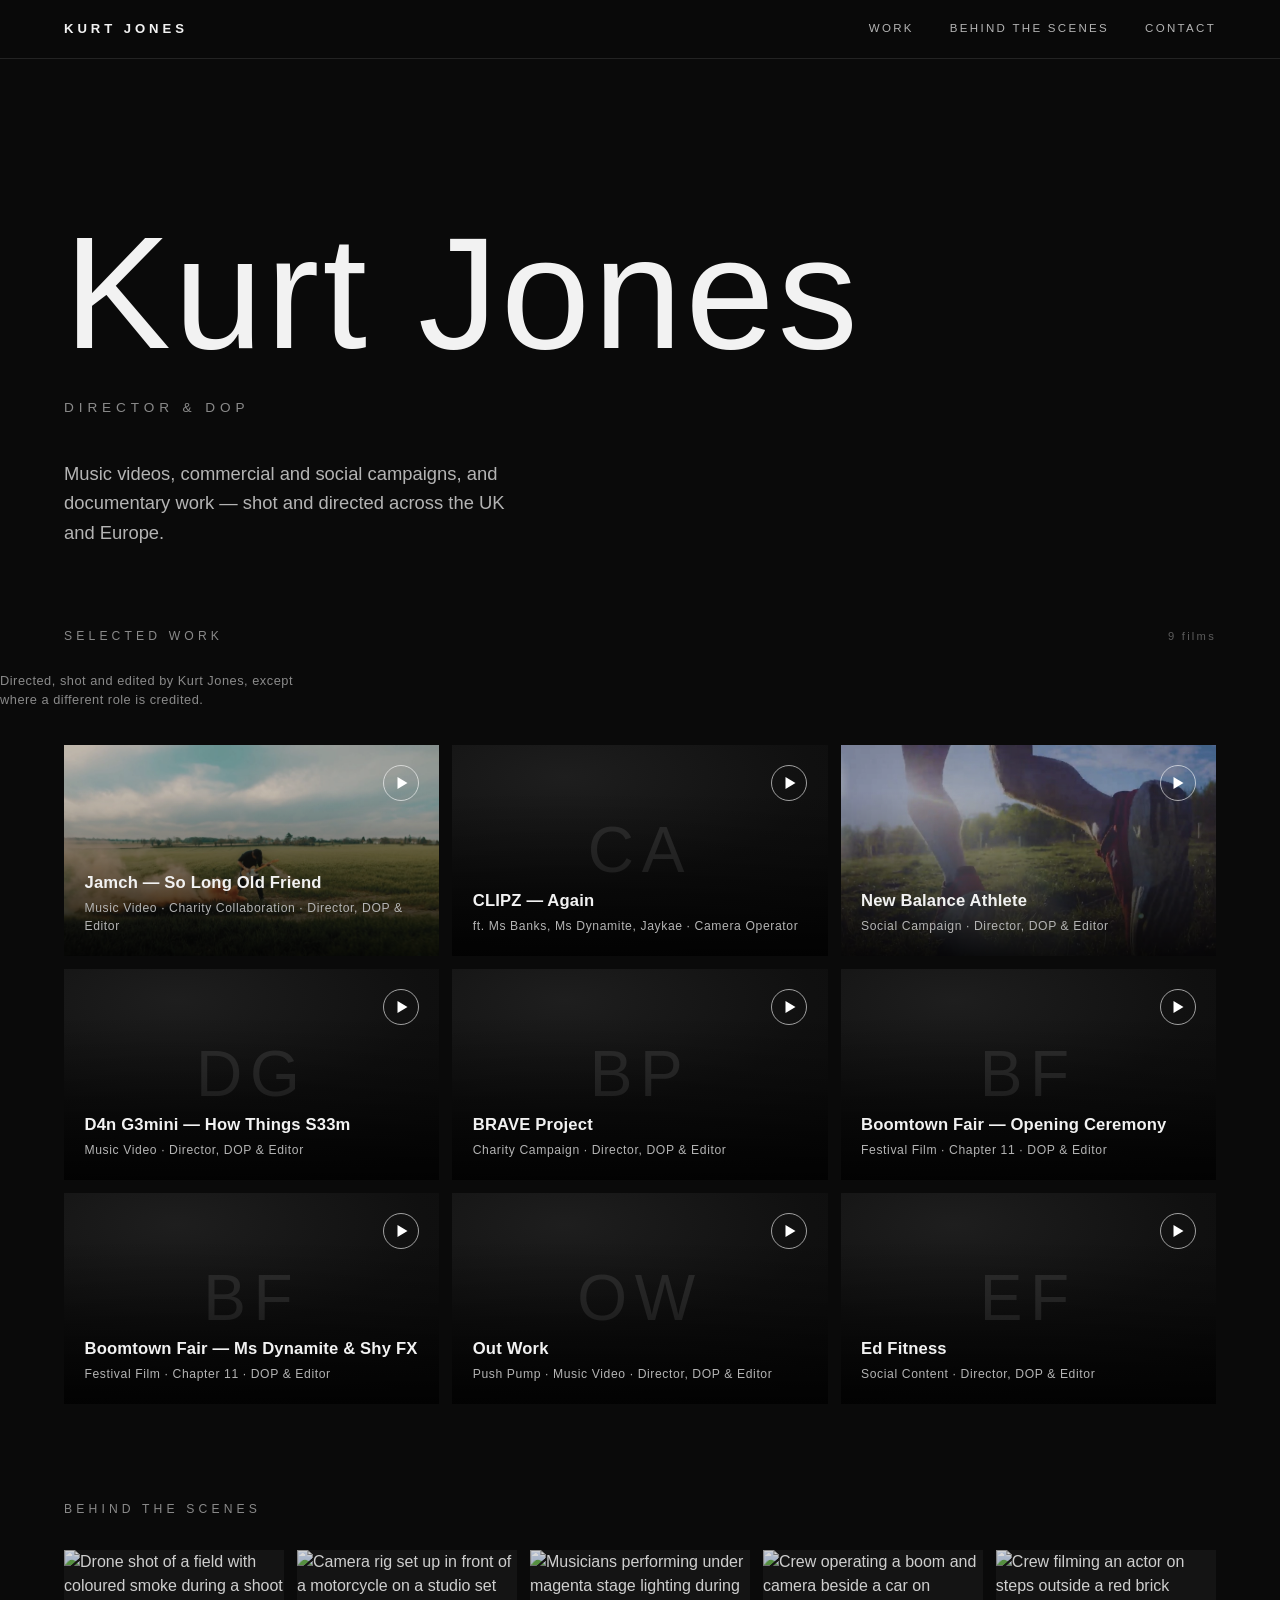
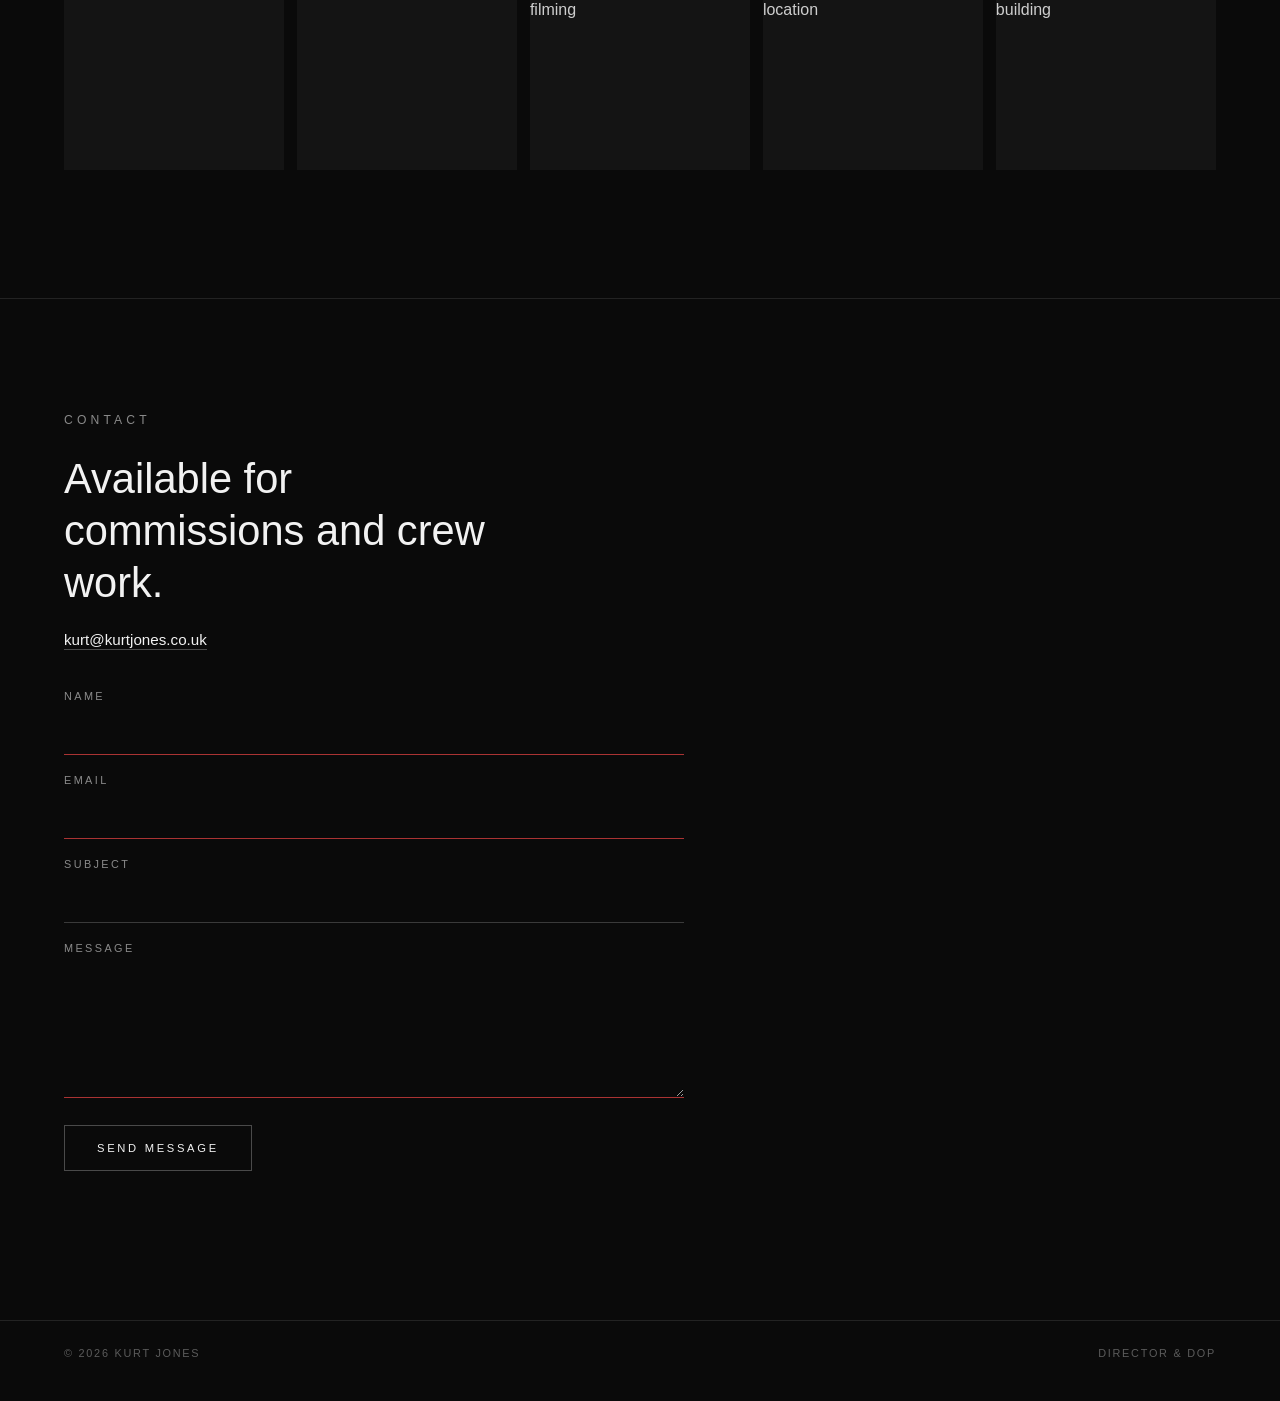
==== public/index.html @ a32370ef "Drop the mail-client handoff; wire the form for Web3Forms (key pending)" ====
<!doctype html>
<html lang="en-GB">
<head>
<meta charset="utf-8">
<meta name="viewport" content="width=device-width,initial-scale=1">
<title>Kurt Jones — Director &amp; DOP</title>
<meta name="description" content="Kurt Jones is a director and director of photography. Music videos, commercial and social campaigns, documentary.">
<link rel="canonical" href="https://kurtjones.co.uk/">
<meta property="og:title" content="Kurt Jones — Director &amp; DOP">
<meta property="og:description" content="Director and director of photography. Music videos, commercial and social campaigns, documentary.">
<meta property="og:type" content="website">
<meta property="og:url" content="https://kurtjones.co.uk/">
<meta name="theme-color" content="#0a0a0a">
<style>
:root{
  --bg:#0a0a0a; --panel:#141414; --fg:#f2f2f2; --muted:#8a8a8a; --dim:#b4b4b4;
  --line:#232323;
  --pad-x:clamp(1.25rem,5vw,4.5rem);
}
*,*::before,*::after{box-sizing:border-box}
html{scroll-behavior:smooth}
body{
  margin:0;background:var(--bg);color:var(--fg);
  font-family:'Helvetica Neue',Helvetica,Arial,sans-serif;
  -webkit-font-smoothing:antialiased;line-height:1.5;
}
a{color:inherit}
img{max-width:100%;display:block}
.sr{position:absolute;width:1px;height:1px;padding:0;margin:-1px;overflow:hidden;
  clip:rect(0 0 0 0);white-space:nowrap;border:0}
.skip{position:absolute;left:-999px;top:0;background:#fff;color:#000;padding:.6rem 1rem;z-index:100}
.skip:focus{left:.5rem;top:.5rem}

/* ---------- header ---------- */
.site-head{
  position:sticky;top:0;z-index:50;
  display:flex;align-items:center;justify-content:space-between;gap:1rem;
  padding:1rem var(--pad-x);
  background:rgba(10,10,10,.82);backdrop-filter:blur(10px);
  border-bottom:1px solid var(--line);
}
.wordmark{font-size:.82rem;letter-spacing:.3em;text-transform:uppercase;font-weight:600;text-decoration:none}
.site-nav{display:flex;gap:clamp(1rem,3vw,2.25rem)}
.site-nav a{
  font-size:.72rem;letter-spacing:.2em;text-transform:uppercase;color:var(--dim);
  text-decoration:none;padding:.25rem 0;border-bottom:1px solid transparent;transition:color .25s,border-color .25s;
}
.site-nav a:hover,.site-nav a:focus-visible{color:#fff;border-color:#fff}

/* ---------- hero ---------- */
.hero{padding:clamp(4rem,14vw,10rem) var(--pad-x) clamp(2.5rem,7vw,5rem)}
.hero h1{
  margin:0;font-weight:300;line-height:.92;letter-spacing:.02em;
  font-size:clamp(3rem,13vw,10rem);
}
.hero .role{
  margin:clamp(1.25rem,3vw,2rem) 0 0;
  font-size:clamp(.72rem,1.1vw,.85rem);letter-spacing:.36em;text-transform:uppercase;color:var(--muted);
}
.hero .blurb{
  margin:clamp(1.5rem,4vw,2.5rem) 0 0;max-width:46ch;
  font-size:clamp(.95rem,1.5vw,1.15rem);color:var(--dim);line-height:1.6;
}

/* ---------- sections ---------- */
section{scroll-margin-top:5rem}
.sec-head{
  display:flex;align-items:baseline;justify-content:space-between;gap:1rem;
  padding:0 var(--pad-x) clamp(1.25rem,3vw,2rem);
}
.sec-head h2{
  margin:0;font-size:clamp(.7rem,.95vw,.78rem);letter-spacing:.34em;
  text-transform:uppercase;color:var(--muted);font-weight:500;
}
.sec-head .count{font-size:.7rem;letter-spacing:.2em;color:#5c5c5c}

/* ---------- work grid ---------- */
.grid{
  display:grid;padding:0 var(--pad-x);
  grid-template-columns:repeat(auto-fill,minmax(min(100%,330px),1fr));
  gap:clamp(.4rem,1vw,.9rem);
}
.tile{
  position:relative;display:block;width:100%;padding:0;border:0;margin:0;
  aspect-ratio:16/9;overflow:hidden;background:var(--panel);
  cursor:pointer;color:inherit;font:inherit;text-align:left;
}
.tile[disabled]{cursor:default}
.tile img{
  position:absolute;inset:0;width:100%;height:100%;object-fit:cover;
  filter:saturate(.85) brightness(.8);
  transition:transform .8s cubic-bezier(.2,.7,.2,1),filter .5s ease;
}
.tile:hover img,.tile:focus-visible img{transform:scale(1.05);filter:saturate(1) brightness(1)}
.scrim{
  position:absolute;inset:0;opacity:.9;transition:opacity .45s ease;
  background:linear-gradient(to top,rgba(0,0,0,.9) 0%,rgba(0,0,0,.28) 48%,rgba(0,0,0,0) 78%);
}
.tile:hover .scrim,.tile:focus-visible .scrim{opacity:1}
.cap{position:absolute;left:0;right:0;bottom:0;padding:clamp(.9rem,1.6vw,1.35rem)}
.cap h3{margin:0;font-size:clamp(.95rem,1.3vw,1.1rem);font-weight:600;letter-spacing:.01em;line-height:1.25}
.cap p{margin:.3rem 0 0;font-size:clamp(.7rem,.95vw,.79rem);letter-spacing:.05em;color:var(--dim)}
.play{
  position:absolute;top:clamp(.9rem,1.6vw,1.35rem);right:clamp(.9rem,1.6vw,1.35rem);
  width:36px;height:36px;border-radius:50%;border:1px solid rgba(255,255,255,.6);
  display:grid;place-items:center;transition:background .35s,border-color .35s;
}
.tile:hover .play,.tile:focus-visible .play{background:#fff;border-color:#fff}
.play svg{width:11px;height:12px;fill:#fff;margin-left:2px;transition:fill .35s}
.tile:hover .play svg,.tile:focus-visible .play svg{fill:#0a0a0a}
.noposter{
  position:absolute;inset:0;display:grid;place-items:center;
  background:
    radial-gradient(120% 90% at 30% 15%, #1e1e1e 0%, #101010 55%, #0b0b0b 100%);
  font-size:clamp(2.5rem,6vw,4rem);font-weight:300;letter-spacing:.12em;
  color:#2f2f2f;
}
.soon{
  position:absolute;top:clamp(.9rem,1.6vw,1.35rem);left:clamp(.9rem,1.6vw,1.35rem);
  font-size:.6rem;letter-spacing:.22em;text-transform:uppercase;
  color:#0a0a0a;background:#f2f2f2;padding:.3rem .5rem;
}
.tile:focus{outline:none}
.tile:focus-visible{outline:2px solid #fff;outline-offset:3px}

/* ---------- behind the scenes ---------- */
.bts{
  display:grid;padding:0 var(--pad-x);
  grid-template-columns:repeat(auto-fit,minmax(min(100%,180px),1fr));
  gap:clamp(.4rem,1vw,.9rem);
}
.bts figure{margin:0;aspect-ratio:1;overflow:hidden;background:var(--panel)}
.bts img{width:100%;height:100%;object-fit:cover;filter:saturate(.8) brightness(.85);
  transition:transform .8s cubic-bezier(.2,.7,.2,1),filter .5s}
.bts figure:hover img{transform:scale(1.06);filter:saturate(1) brightness(1)}

.sec-note{
  margin:-.4rem 0 clamp(1.4rem,3vw,2.2rem);
  font-size:clamp(.72rem,1vw,.8rem);letter-spacing:.04em;line-height:1.5;
  color:var(--muted);max-width:46ch
}

/* ---------- contact ---------- */
.contact{padding:clamp(3rem,9vw,7rem) var(--pad-x) clamp(4rem,10vw,7rem);border-top:1px solid var(--line);margin-top:clamp(4rem,10vw,8rem)}
.contact h2{margin:0 0 1.5rem;font-size:clamp(.7rem,.95vw,.78rem);letter-spacing:.34em;text-transform:uppercase;color:var(--muted);font-weight:500}
.contact .lead{margin:0 0 1.25rem;font-size:clamp(1.4rem,4vw,2.6rem);font-weight:300;line-height:1.25;max-width:20ch}
.contact .direct{
  margin:0 0 2.25rem;font-size:clamp(.85rem,1.2vw,.95rem);color:var(--dim)
}
.contact .direct a{
  color:var(--fg);text-decoration:none;
  border-bottom:1px solid #4a4a4a;padding-bottom:1px;transition:border-color .3s
}
.contact .direct a:hover,.contact .direct a:focus-visible{border-color:#fff}
.cform{max-width:620px;display:grid;gap:1.1rem}
.cform .row{display:grid;gap:.45rem}
.cform label{font-size:.68rem;letter-spacing:.22em;text-transform:uppercase;color:var(--muted)}
.cform input,.cform textarea{
  font:inherit;font-size:.95rem;color:var(--fg);
  background:transparent;border:0;border-bottom:1px solid #3a3a3a;
  padding:.6rem 0;border-radius:0;transition:border-color .3s;resize:vertical
}
.cform input:focus,.cform textarea:focus{outline:none;border-color:#fff}
.cform input:invalid:not(:placeholder-shown),
.cform textarea:invalid:not(:placeholder-shown){border-color:#a33}
.hp{position:absolute;left:-9999px;width:1px;height:1px;overflow:hidden}
.send{
  justify-self:start;margin-top:.6rem;font:inherit;
  font-size:.7rem;letter-spacing:.24em;text-transform:uppercase;
  background:transparent;color:var(--fg);border:1px solid #4a4a4a;
  padding:.85rem 2rem;cursor:pointer;transition:background .3s,color .3s,border-color .3s
}
.send:hover,.send:focus-visible{background:#f2f2f2;color:#0a0a0a;border-color:#f2f2f2}
.send[disabled]{opacity:.5;cursor:default}
.form-status{margin:.25rem 0 0;font-size:.8rem;color:var(--dim);min-height:1.2em}

.site-foot{
  display:flex;flex-wrap:wrap;gap:.75rem 1.5rem;justify-content:space-between;
  padding:1.5rem var(--pad-x) 2.5rem;border-top:1px solid var(--line);
  font-size:.68rem;letter-spacing:.16em;text-transform:uppercase;color:#5c5c5c;
}

/* ---------- lightbox ---------- */
/* Width is capped three ways: the viewport, a sane maximum, and — the one that
   matters — whatever width keeps the 16:9 box inside the viewport HEIGHT. Without
   that last term a wide player runs off the top and bottom of the screen. */
dialog.lb{
  border:0;padding:0;background:transparent;
  width:min(94vw, 2560px, calc(88vh * 16 / 9));
  max-width:none;max-height:none
}
dialog.lb::backdrop{background:rgba(0,0,0,.95)}
.frame{position:relative;width:100%;aspect-ratio:16/9;background:#000}
.frame iframe{position:absolute;inset:0;width:100%;height:100%;border:0}

/* Close sits INSIDE the frame, over the video. It cannot be pushed off-screen,
   and it stays reachable however large the player gets. */
.lb-close{
  position:absolute;z-index:2;top:.75rem;right:.75rem;
  display:flex;align-items:center;justify-content:center;
  width:2.25rem;height:2.25rem;padding:0;
  background:rgba(0,0,0,.55);border:1px solid rgba(255,255,255,.35);border-radius:50%;
  color:#fff;font:inherit;font-size:1.1rem;line-height:1;cursor:pointer;
  backdrop-filter:blur(4px);
  transition:background .25s ease,border-color .25s ease,color .25s ease
}
.lb-close:hover,.lb-close:focus-visible{background:#fff;border-color:#fff;color:#0a0a0a}
.lb-close:focus-visible{outline:2px solid #fff;outline-offset:3px}

/* Quiet hint, so the way out is discoverable without hunting for it. */
.lb-hint{
  position:absolute;left:0;right:0;bottom:-1.9rem;text-align:center;
  font-size:.6rem;letter-spacing:.2em;text-transform:uppercase;color:#7a7a7a;
  pointer-events:none
}

@media (prefers-reduced-motion:reduce){
  html{scroll-behavior:auto}
  .tile img,.scrim,.play,.play svg,.bts img{transition:none}
  .tile:hover img,.tile:focus-visible img,.bts figure:hover img{transform:none}
}
</style>
</head>
<body>
<a class="skip" href="#work">Skip to work</a>

<header class="site-head">
  <a class="wordmark" href="#top">Kurt Jones</a>
  <nav class="site-nav" aria-label="Primary">
    <a href="#work">Work</a>
    <a href="#bts">Behind the Scenes</a>
    <a href="#contact">Contact</a>
  </nav>
</header>

<main id="top">
  <section class="hero">
    <h1>Kurt Jones</h1>
    <p class="role">Director &amp; DOP</p>
    <p class="blurb">Music videos, commercial and social campaigns, and documentary work — shot and directed across the UK and Europe.</p>
  </section>

  <section id="work" aria-labelledby="work-h">
    <div class="sec-head">
      <h2 id="work-h">Selected Work</h2>
      <span class="count" id="work-count"></span>
    </div>
    <p class="sec-note">Directed, shot and edited by Kurt Jones, except where a
      different role is credited.</p>
    <div class="grid" id="grid"></div>
  </section>

  <section id="bts" aria-labelledby="bts-h">
    <div class="sec-head" style="margin-top:clamp(3rem,8vw,6rem)">
      <h2 id="bts-h">Behind the Scenes</h2>
    </div>
    <div class="bts">
      <figure><img src="https://static.wixstatic.com/media/89cd17_9859c554cd604f6990c0f8adc4e40221~mv2.jpg/v1/fill/w_700,h_700,q_90,enc_auto/x.jpg" alt="Drone shot of a field with coloured smoke during a shoot" loading="lazy" decoding="async"></figure>
      <figure><img src="https://static.wixstatic.com/media/89cd17_95233b1d072542c98c963ab1dc470c62~mv2.jpg/v1/fill/w_700,h_700,q_90,enc_auto/x.jpg" alt="Camera rig set up in front of a motorcycle on a studio set" loading="lazy" decoding="async"></figure>
      <figure><img src="https://static.wixstatic.com/media/89cd17_051ddc82171e4409b5f34688f5b0ae3c~mv2.jpg/v1/fill/w_700,h_700,q_90,enc_auto/x.jpg" alt="Musicians performing under magenta stage lighting during filming" loading="lazy" decoding="async"></figure>
      <figure><img src="https://static.wixstatic.com/media/89cd17_907b32563f8244d1a063c11cdca468f2~mv2.jpg/v1/fill/w_700,h_700,q_90,enc_auto/x.jpg" alt="Crew operating a boom and camera beside a car on location" loading="lazy" decoding="async"></figure>
      <figure><img src="https://static.wixstatic.com/media/89cd17_d8d7f41553ae4d4792b5111e04ff412b~mv2.jpg/v1/fill/w_700,h_700,q_90,enc_auto/x.jpg" alt="Crew filming an actor on steps outside a red brick building" loading="lazy" decoding="async"></figure>
    </div>
  </section>

  <section id="contact" class="contact" aria-labelledby="contact-h">
    <h2 id="contact-h">Contact</h2>
    <p class="lead">Available for commissions and crew work.</p>
    <p class="direct">
      <a href="mailto:kurt@kurtjones.co.uk">kurt@kurtjones.co.uk</a>
    </p>

    <form id="contactForm" class="cform" method="POST" novalidate>
      <div class="row">
        <label for="cf-name">Name</label>
        <input id="cf-name" name="name" type="text" autocomplete="name" required>
      </div>
      <div class="row">
        <label for="cf-email">Email</label>
        <input id="cf-email" name="email" type="email" autocomplete="email" required>
      </div>
      <div class="row">
        <label for="cf-subject">Subject</label>
        <input id="cf-subject" name="subject" type="text">
      </div>
      <div class="row">
        <label for="cf-msg">Message</label>
        <textarea id="cf-msg" name="message" rows="5" required></textarea>
      </div>
      <!-- honeypot: hidden from people, filled by naive bots -->
      <div class="hp" aria-hidden="true">
        <label for="cf-company">Company</label>
        <input id="cf-company" name="botcheck" type="text" tabindex="-1" autocomplete="off">
      </div>
      <button type="submit" class="send">Send message</button>
      <p class="form-status" id="formStatus" role="status" aria-live="polite"></p>
    </form>
  </section>
</main>

<footer class="site-foot">
  <span>&copy; <span id="yr"></span> Kurt Jones</span>
  <span>Director &amp; DOP</span>
</footer>

<dialog class="lb" id="lb" aria-label="Video player">
  <div class="frame" id="frame">
    <button class="lb-close" type="button" id="lbClose" aria-label="Close video">&times;</button>
    <p class="lb-hint">Press Esc or click outside to close</p>
  </div>
</dialog>

<script>
/* ============================================================
   THE WORK — the only thing you need to edit.
   youtube : the ID after youtu.be/ or watch?v=  ('' = Coming soon)
   poster  : image URL, or omit to use the YouTube thumbnail
   ============================================================ */
const WORK = [
  { title:'Jamch — So Long Old Friend',
    meta:'Music Video · Charity Collaboration · Director, DOP & Editor',
    youtube:'MzqBzH9XymY',
    poster:'poster-jamch.jpg' },   // YouTube generated no artwork for this upload

  { title:'CLIPZ — Again',
    meta:'ft. Ms Banks, Ms Dynamite, Jaykae · Camera Operator',
    youtube:'cR2NJEqdUb8',
    poster:'https://static.wixstatic.com/media/89cd17_4c3664839c7948dfb97f5461dd609eaa~mv2.jpg/v1/fill/w_1000,h_563,al_c,q_90,enc_auto/x.jpg' },

  { title:'New Balance Athlete',
    meta:'Social Campaign · Director, DOP & Editor',
    youtube:'pxusq6xePKI',
    loop:true,                      // edit is a seamless cycle — let it run round
    poster:'poster-newbalance.jpg' },

  { title:'D4n G3mini — How Things S33m',
    meta:'Music Video · Director, DOP & Editor',
    youtube:'92Ztc1ABZcg',
    poster:'https://static.wixstatic.com/media/89cd17_bd09df83612a4feaaef89cebd778a7d8~mv2.png/v1/fill/w_1000,h_563,al_c,q_90,enc_auto/x.png' },

  { title:'BRAVE Project',
    meta:'Charity Campaign · Director, DOP & Editor',
    youtube:'tdh5Zi7r3Qs',
    poster:'https://static.wixstatic.com/media/89cd17_36308937aa79439086a4bff386391b9f~mv2.jpg/v1/fill/w_1000,h_563,al_c,q_90,enc_auto/x.jpg' },

  { title:'Boomtown Fair — Opening Ceremony',
    meta:'Festival Film · Chapter 11 · DOP & Editor',
    youtube:'FYrBRm-G3i0' },

  { title:'Boomtown Fair — Ms Dynamite & Shy FX',
    meta:'Festival Film · Chapter 11 · DOP & Editor',
    youtube:'exiDU2i7hkg' },

  { title:'Out Work',
    meta:'Push Pump · Music Video · Director, DOP & Editor',
    youtube:'c80UAc6-1w4',
    poster:'https://static.wixstatic.com/media/89cd17_785acc2a157f47459149dfd6ee4ffb96~mv2.png/v1/fill/w_1000,h_563,al_c,q_90,enc_auto/x.png' },

  { title:'Ed Fitness',
    meta:'Social Content · Director, DOP & Editor',
    youtube:'5tv3cnLpFew',
    poster:'https://static.wixstatic.com/media/89cd17_bad79018d8c146298f707b466e0b0071~mv2.png/v1/fill/w_1000,h_563,al_c,q_90,enc_auto/x.png' }
];

const PLAY = '<svg viewBox="0 0 10 12" aria-hidden="true"><path d="M0 0l10 6-10 6z"/></svg>';

// Initials for tiles with no artwork yet — better than borrowing another film's still.
function initials(title) {
  return title
    .replace(/[—–-]/g, ' ')
    .split(/\s+/)
    .filter(function (w) { return /^[A-Za-z0-9]/.test(w); })
    .slice(0, 2)
    .map(function (w) { return w[0].toUpperCase(); })
    .join('');
}
const grid = document.getElementById('grid');
const lb = document.getElementById('lb');
const frame = document.getElementById('frame');
let lastFocus = null;

WORK.forEach(function (it) {
  const playable = Boolean(it.youtube);
  const b = document.createElement('button');
  b.className = 'tile';
  b.type = 'button';
  if (!playable) b.disabled = true;
  b.setAttribute('aria-label', playable
    ? 'Play ' + it.title + ' — ' + it.meta
    : it.title + ' — coming soon');

  // Artwork candidates, best first. YouTube only generates maxresdefault for
  // videos uploaded at 720p or above, and hq720 is likewise not guaranteed —
  // hqdefault always exists. Its 4:3 letterboxing is cropped away by
  // object-fit:cover, so it still fills the 16:9 tile cleanly.
  var sources = [];
  if (it.poster) sources.push(it.poster);
  if (it.youtube) {
    sources.push('https://i.ytimg.com/vi/' + it.youtube + '/maxresdefault.jpg');
    sources.push('https://i.ytimg.com/vi/' + it.youtube + '/hq720.jpg');
    sources.push('https://i.ytimg.com/vi/' + it.youtube + '/hqdefault.jpg');
  }

  b.innerHTML =
    (sources.length
      ? '<img src="' + sources[0] + '" alt="' + it.title + '" loading="lazy" decoding="async">'
      : '<span class="noposter" aria-hidden="true">' + initials(it.title) + '</span>') +
    '<span class="scrim"></span>' +
    (playable ? '<span class="play">' + PLAY + '</span>'
              : '<span class="soon">Coming soon</span>') +
    '<span class="cap"><h3>' + it.title + '</h3><p>' + it.meta + '</p></span>';

  // Step down the candidate list on 404, and fall back to a typographic card
  // if none of them resolve — never leave an empty tile.
  var img = b.querySelector('img');
  if (img) {
    var next = 1;
    img.addEventListener('error', function () {
      if (next < sources.length) {
        img.src = sources[next++];
      } else {
        var card = document.createElement('span');
        card.className = 'noposter';
        card.setAttribute('aria-hidden', 'true');
        card.textContent = initials(it.title);
        img.replaceWith(card);
      }
    });
  }

  if (playable) b.addEventListener('click', function () { openVideo(it, b); });
  grid.appendChild(b);
});

document.getElementById('work-count').textContent =
  WORK.filter(function (w) { return w.youtube; }).length + ' films';

function openVideo(it, trigger) {
  lastFocus = trigger || null;
  // YouTube picks its own quality, largely from the size of the player box.
  // We give it the biggest box the screen allows (see dialog.lb in the CSS) and
  // request hd2160; YouTube treats vq as a hint, not an instruction.
  let url = 'https://www.youtube-nocookie.com/embed/' + it.youtube +
    '?autoplay=1&rel=0&modestbranding=1&playsinline=1&vq=hd2160';
  if (it.loop) url += '&loop=1&playlist=' + it.youtube;
  const old = frame.querySelector('iframe');
  if (old) old.remove();
  const iframe = document.createElement('iframe');
  iframe.src = url;
  iframe.title = it.title;
  iframe.allow = 'autoplay; fullscreen; picture-in-picture';
  iframe.allowFullscreen = true;
  frame.insertBefore(iframe, frame.firstChild);
  if (lb.showModal) lb.showModal(); else lb.setAttribute('open', '');
}
document.getElementById('lbClose').addEventListener('click', function () { lb.close(); });
lb.addEventListener('click', function (e) { if (e.target === lb) lb.close(); });
lb.addEventListener('close', function () {
  const iframe = frame.querySelector('iframe');
  if (iframe) iframe.remove();          // stops playback; keeps the close button
  if (lastFocus) lastFocus.focus();
});

document.getElementById('yr').textContent = new Date().getFullYear();

/* ---------- contact form ------------------------------------------------
   Submissions go to Web3Forms, which relays them to the verified address
   below. Paste the access key here and the form starts working — nothing
   else needs changing. Until then, Send points people at the email address
   rather than pretending to have sent anything.

   The key is not a secret: it only permits sending to the address it was
   issued for. Get one at web3forms.com.
   ---------------------------------------------------------------------- */
const ACCESS_KEY = '';
const CONTACT_EMAIL = 'kurt@kurtjones.co.uk';

(function () {
  const form = document.getElementById('contactForm');
  const status = document.getElementById('formStatus');
  if (!form) return;

  const mailLink = '<a href="mailto:' + CONTACT_EMAIL + '">' + CONTACT_EMAIL + '</a>';

  form.addEventListener('submit', async function (e) {
    e.preventDefault();

    // Bots fill hidden fields; people do not. Fail silently so they learn nothing.
    if (form.querySelector('[name="botcheck"]').value) return;

    if (!form.checkValidity()) {
      status.textContent = 'Please fill in your name, email and message.';
      form.reportValidity();
      return;
    }

    if (!ACCESS_KEY) {
      status.innerHTML = 'The form is not live yet — please email ' + mailLink + '.';
      return;
    }

    const btn = form.querySelector('.send');
    btn.disabled = true;
    status.textContent = 'Sending…';

    const payload = {
      access_key: ACCESS_KEY,
      name: form.name.value,
      email: form.email.value,
      subject: form.subject.value || 'Enquiry via kurtjones.co.uk',
      message: form.message.value,
      from_name: 'kurtjones.co.uk',
      replyto: form.email.value
    };

    try {
      const res = await fetch('https://api.web3forms.com/submit', {
        method: 'POST',
        headers: { 'Content-Type': 'application/json', Accept: 'application/json' },
        body: JSON.stringify(payload)
      });
      const out = await res.json().catch(function () { return {}; });
      if (res.ok && out.success) {
        form.reset();
        status.textContent = 'Thanks — message sent. I’ll be in touch.';
      } else {
        status.innerHTML = 'That didn’t go through. Please email ' + mailLink + '.';
      }
    } catch (err) {
      status.innerHTML = 'Network error. Please email ' + mailLink + '.';
    } finally {
      btn.disabled = false;
    }
  });
})();
</script>
</body>
</html>
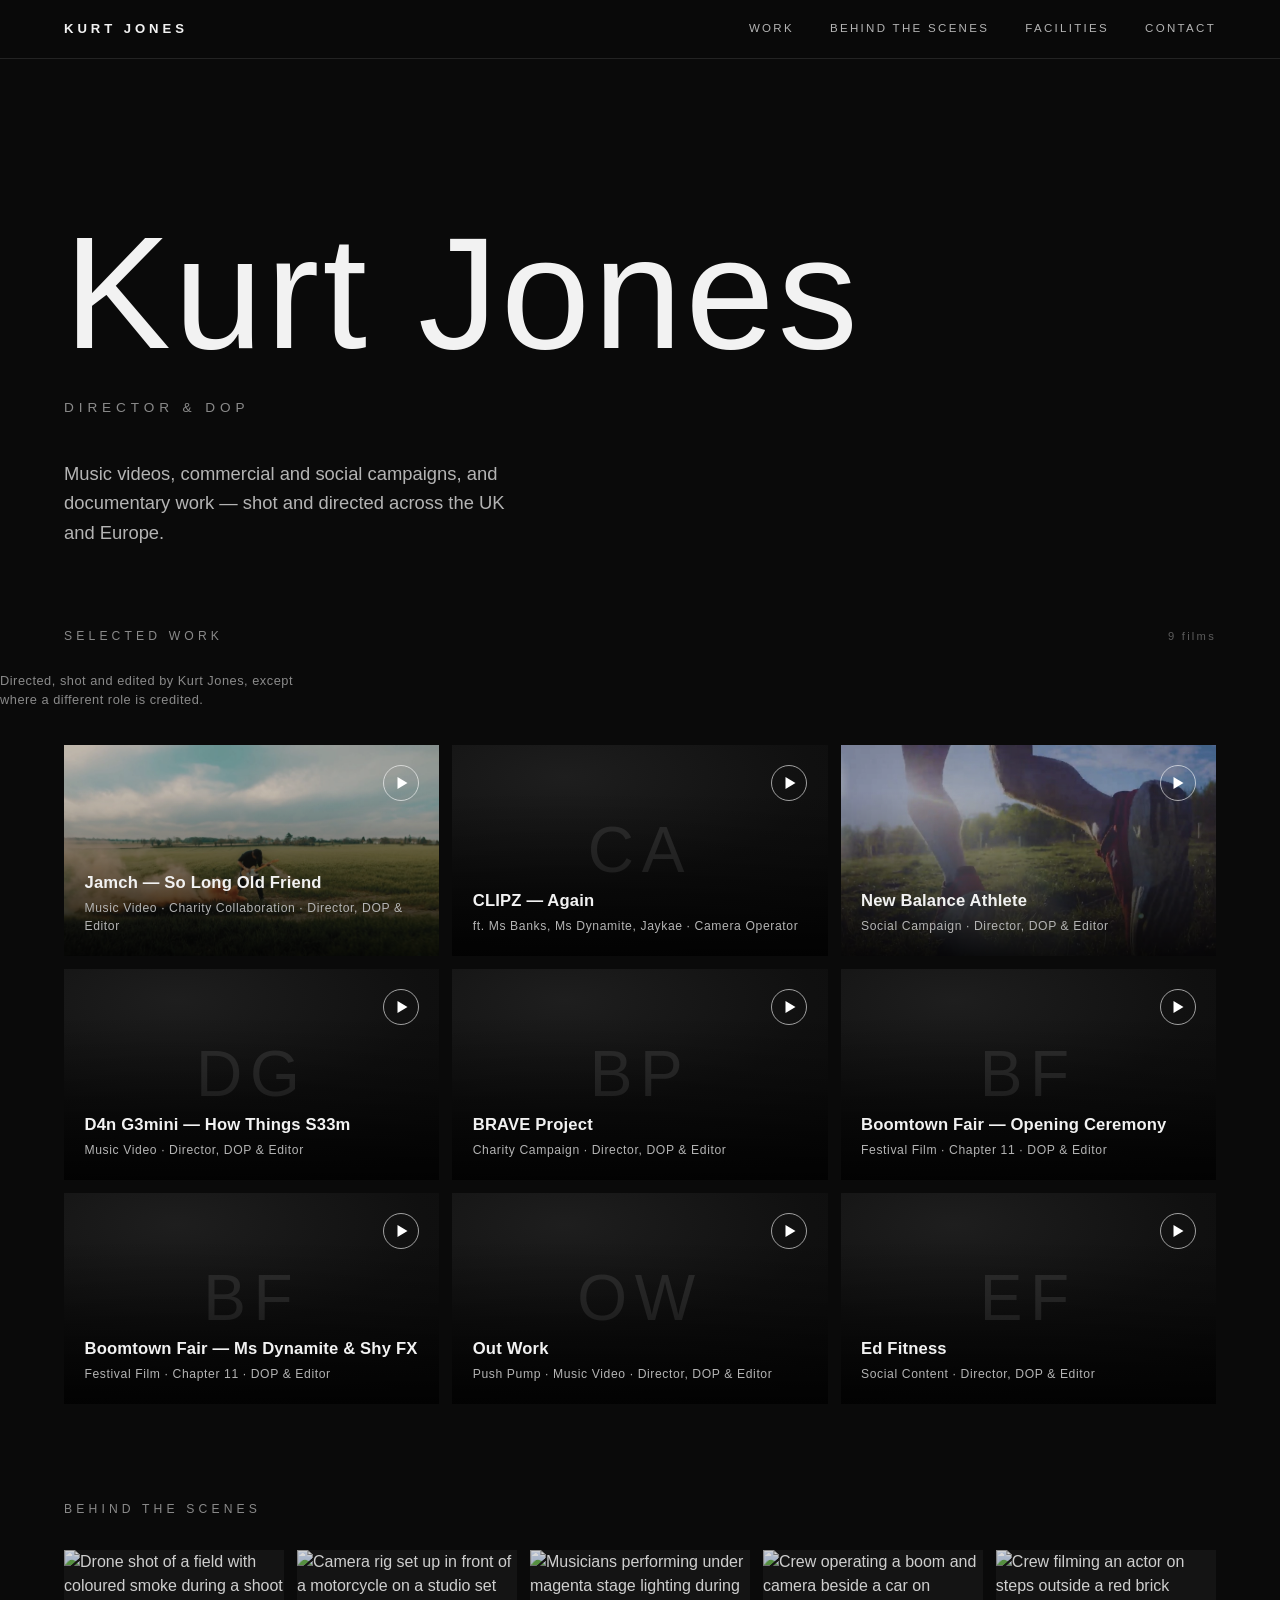
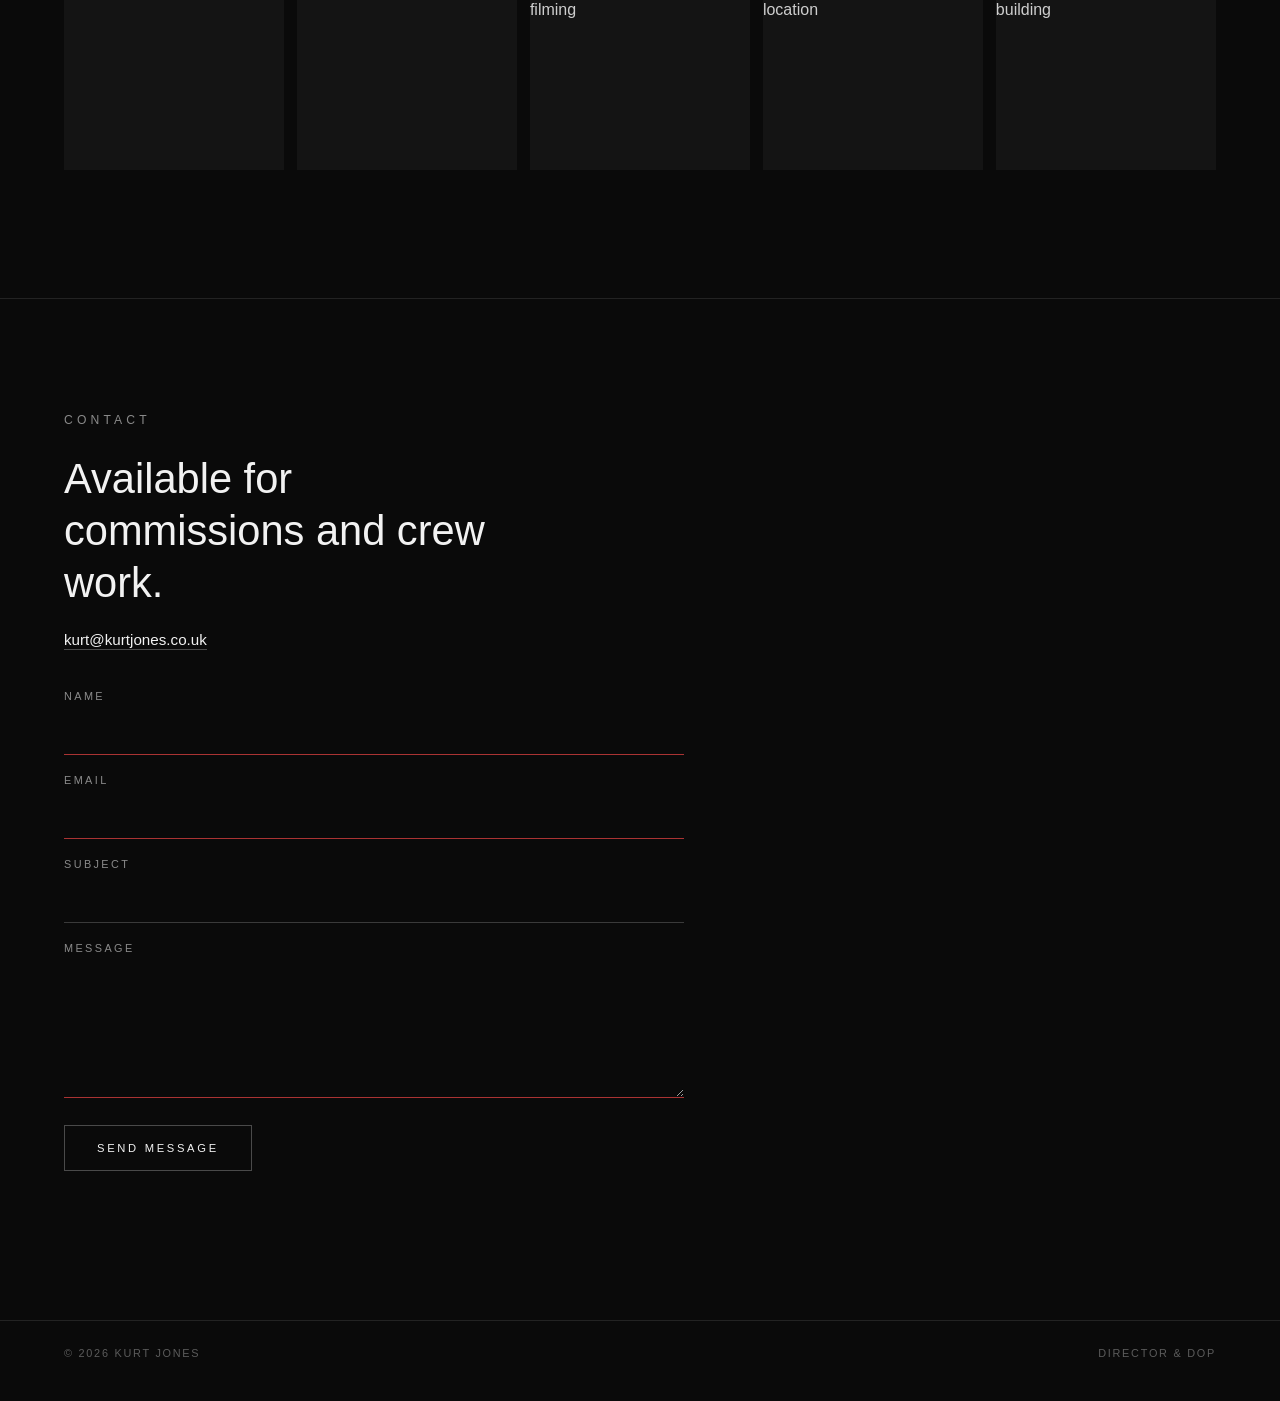
==== commit da9fd97f: "Add facilities page New /facilities page with the facilities, workflow and technical delivery copy, " ====
--- a/public/index.html
+++ b/public/index.html
@@ -34,15 +34,15 @@
 /* ---------- header ---------- */
 .site-head{
   position:sticky;top:0;z-index:50;
-  display:flex;align-items:center;justify-content:space-between;gap:1rem;
+  display:flex;flex-wrap:wrap;align-items:center;justify-content:space-between;gap:.6rem 1rem;
   padding:1rem var(--pad-x);
   background:rgba(10,10,10,.82);backdrop-filter:blur(10px);
   border-bottom:1px solid var(--line);
 }
 .wordmark{font-size:.82rem;letter-spacing:.3em;text-transform:uppercase;font-weight:600;text-decoration:none}
-.site-nav{display:flex;gap:clamp(1rem,3vw,2.25rem)}
+.site-nav{display:flex;flex-wrap:wrap;gap:.4rem clamp(1rem,3vw,2.25rem)}
 .site-nav a{
-  font-size:.72rem;letter-spacing:.2em;text-transform:uppercase;color:var(--dim);
+  font-size:.72rem;letter-spacing:.2em;text-transform:uppercase;color:var(--dim);white-space:nowrap;
   text-decoration:none;padding:.25rem 0;border-bottom:1px solid transparent;transition:color .25s,border-color .25s;
 }
 .site-nav a:hover,.site-nav a:focus-visible{color:#fff;border-color:#fff}
@@ -229,6 +229,7 @@
   <nav class="site-nav" aria-label="Primary">
     <a href="#work">Work</a>
     <a href="#bts">Behind the Scenes</a>
+    <a href="/facilities">Facilities</a>
     <a href="#contact">Contact</a>
   </nav>
 </header>
@@ -465,14 +466,13 @@
 
 /* ---------- contact form ------------------------------------------------
    Submissions go to Web3Forms, which relays them to the verified address
-   below. Paste the access key here and the form starts working — nothing
-   else needs changing. Until then, Send points people at the email address
-   rather than pretending to have sent anything.
-
-   The key is not a secret: it only permits sending to the address it was
-   issued for. Get one at web3forms.com.
+   below. The access key is not a secret — it only permits sending to that
+   one address, which is why it can sit in public HTML.
+
+   If sending ever fails, the form says so and shows the email address
+   rather than pretending the message went through.
    ---------------------------------------------------------------------- */
-const ACCESS_KEY = '';
+const ACCESS_KEY = '37763eec-9502-4a15-a266-de8f452ed15e';
 const CONTACT_EMAIL = 'kurt@kurtjones.co.uk';
 
 (function () {
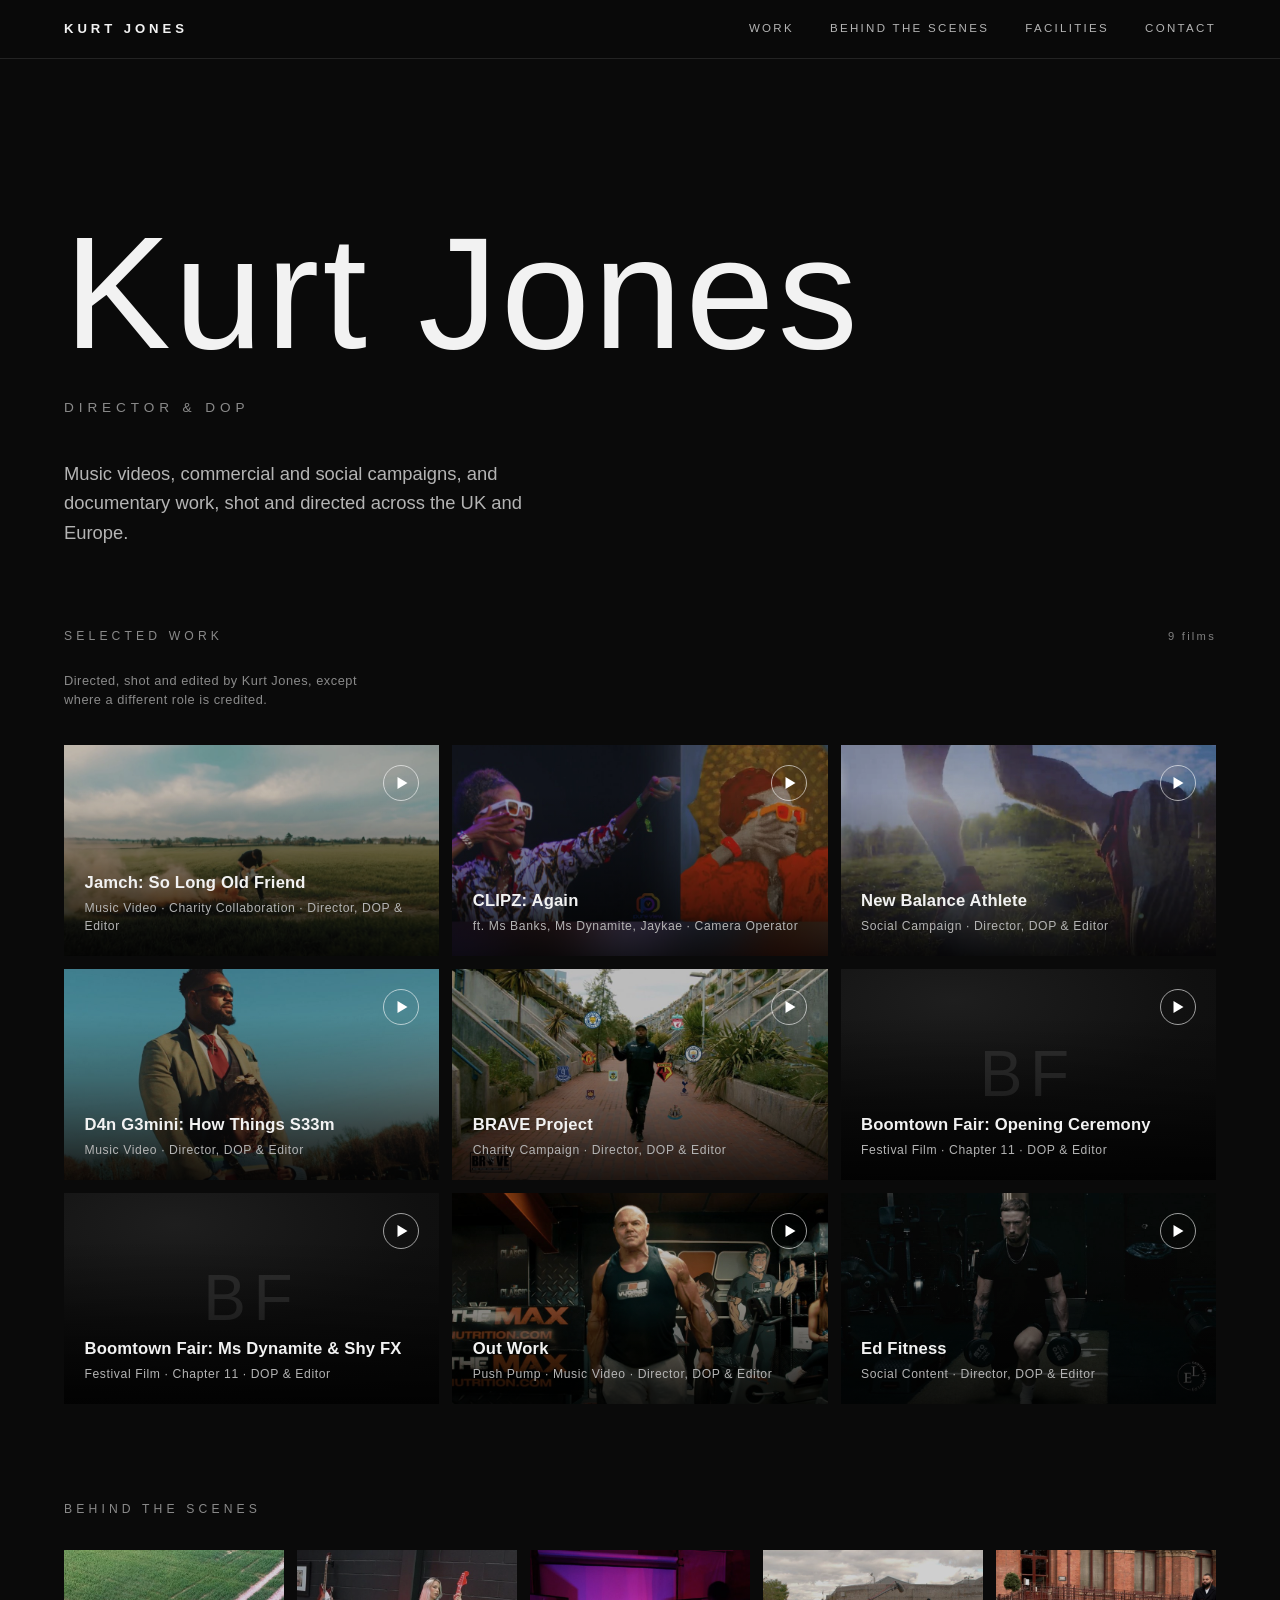
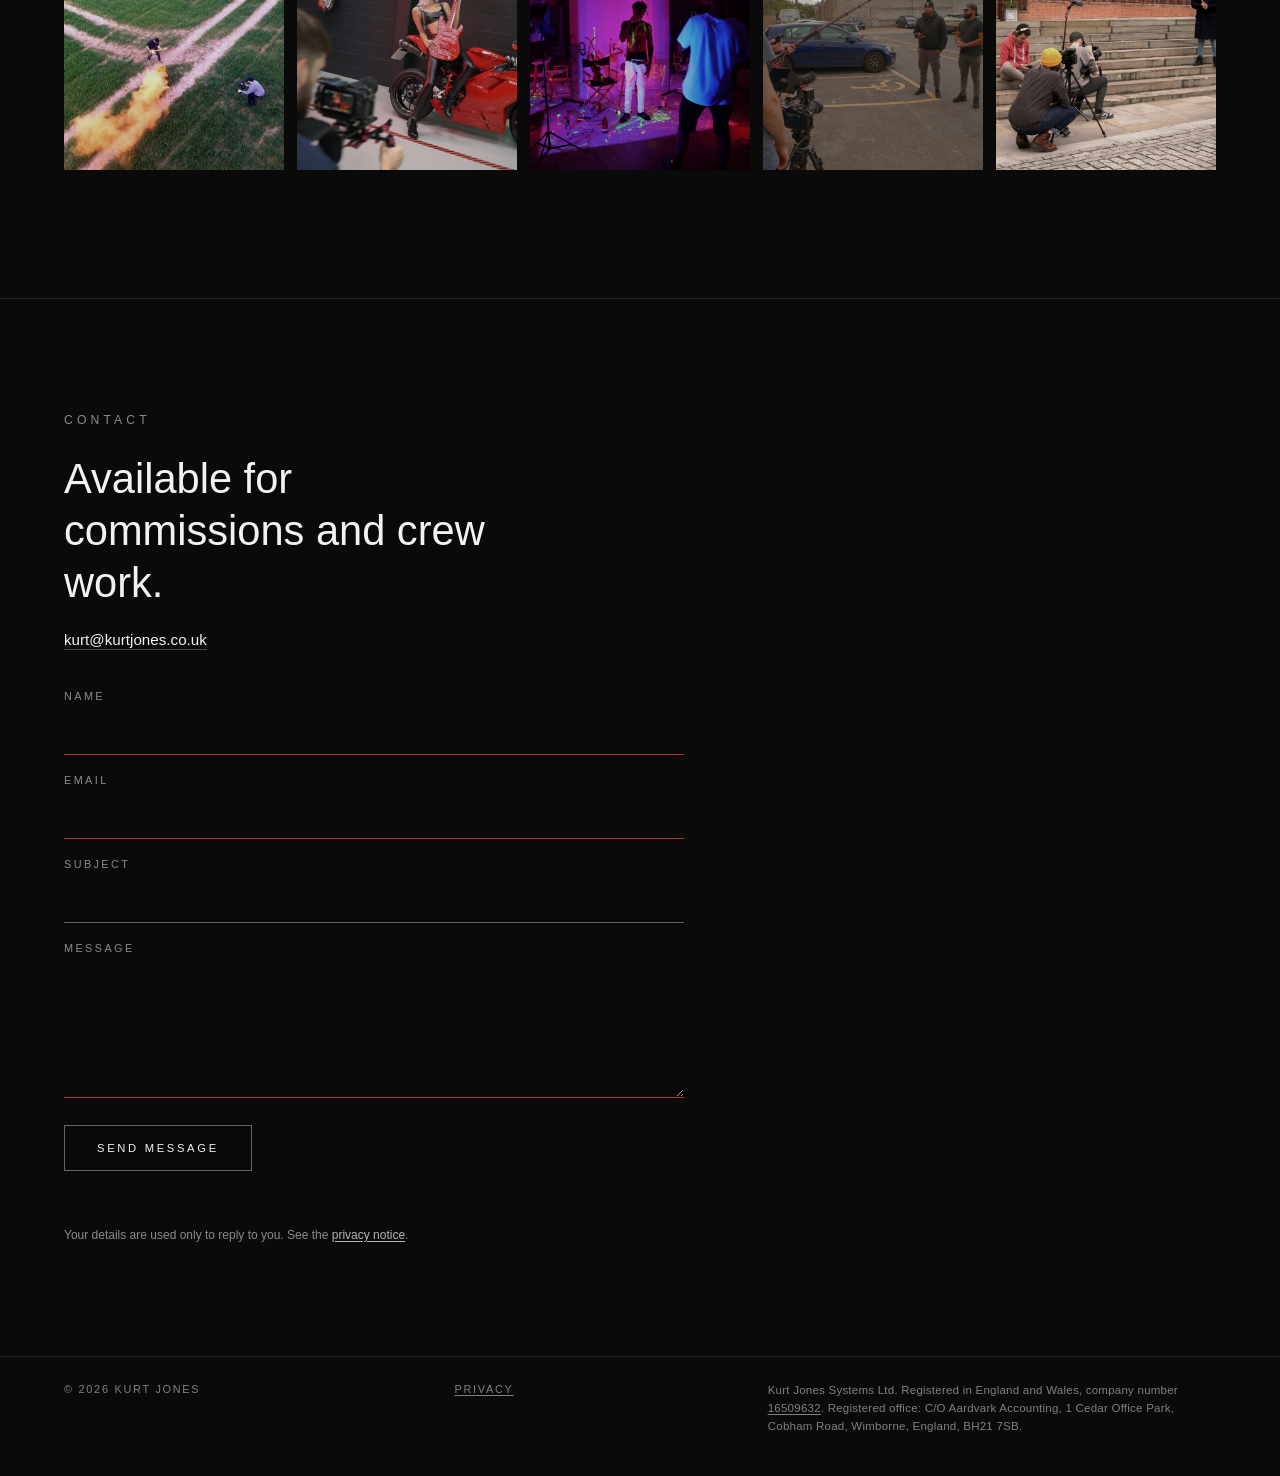
==== commit 91fd403c: "Phase 0: legal footer, privacy notice, accessibility and hosting fixes - Statutory company details i" ====
--- a/public/index.html
+++ b/public/index.html
@@ -3,10 +3,10 @@
 <head>
 <meta charset="utf-8">
 <meta name="viewport" content="width=device-width,initial-scale=1">
-<title>Kurt Jones — Director &amp; DOP</title>
+<title>Kurt Jones | Director &amp; DOP</title>
 <meta name="description" content="Kurt Jones is a director and director of photography. Music videos, commercial and social campaigns, documentary.">
 <link rel="canonical" href="https://kurtjones.co.uk/">
-<meta property="og:title" content="Kurt Jones — Director &amp; DOP">
+<meta property="og:title" content="Kurt Jones | Director &amp; DOP">
 <meta property="og:description" content="Director and director of photography. Music videos, commercial and social campaigns, documentary.">
 <meta property="og:type" content="website">
 <meta property="og:url" content="https://kurtjones.co.uk/">
@@ -18,7 +18,7 @@
   --pad-x:clamp(1.25rem,5vw,4.5rem);
 }
 *,*::before,*::after{box-sizing:border-box}
-html{scroll-behavior:smooth}
+html{scroll-behavior:smooth;scroll-padding-top:6rem}
 body{
   margin:0;background:var(--bg);color:var(--fg);
   font-family:'Helvetica Neue',Helvetica,Arial,sans-serif;
@@ -72,7 +72,7 @@
   margin:0;font-size:clamp(.7rem,.95vw,.78rem);letter-spacing:.34em;
   text-transform:uppercase;color:var(--muted);font-weight:500;
 }
-.sec-head .count{font-size:.7rem;letter-spacing:.2em;color:#5c5c5c}
+.sec-head .count{font-size:.7rem;letter-spacing:.2em;color:#808080}
 
 /* ---------- work grid ---------- */
 .grid{
@@ -98,8 +98,8 @@
 }
 .tile:hover .scrim,.tile:focus-visible .scrim{opacity:1}
 .cap{position:absolute;left:0;right:0;bottom:0;padding:clamp(.9rem,1.6vw,1.35rem)}
-.cap h3{margin:0;font-size:clamp(.95rem,1.3vw,1.1rem);font-weight:600;letter-spacing:.01em;line-height:1.25}
-.cap p{margin:.3rem 0 0;font-size:clamp(.7rem,.95vw,.79rem);letter-spacing:.05em;color:var(--dim)}
+.cap .t{display:block;margin:0;font-size:clamp(.95rem,1.3vw,1.1rem);font-weight:600;letter-spacing:.01em;line-height:1.25}
+.cap p{display:block;margin:.3rem 0 0;font-size:clamp(.7rem,.95vw,.79rem);letter-spacing:.05em;color:var(--dim)}
 .play{
   position:absolute;top:clamp(.9rem,1.6vw,1.35rem);right:clamp(.9rem,1.6vw,1.35rem);
   width:36px;height:36px;border-radius:50%;border:1px solid rgba(255,255,255,.6);
@@ -135,7 +135,7 @@
 .bts figure:hover img{transform:scale(1.06);filter:saturate(1) brightness(1)}
 
 .sec-note{
-  margin:-.4rem 0 clamp(1.4rem,3vw,2.2rem);
+  margin:-.4rem var(--pad-x) clamp(1.4rem,3vw,2.2rem);
   font-size:clamp(.72rem,1vw,.8rem);letter-spacing:.04em;line-height:1.5;
   color:var(--muted);max-width:46ch
 }
@@ -157,28 +157,34 @@
 .cform label{font-size:.68rem;letter-spacing:.22em;text-transform:uppercase;color:var(--muted)}
 .cform input,.cform textarea{
   font:inherit;font-size:.95rem;color:var(--fg);
-  background:transparent;border:0;border-bottom:1px solid #3a3a3a;
+  background:transparent;border:0;border-bottom:1px solid #646464;
   padding:.6rem 0;border-radius:0;transition:border-color .3s;resize:vertical
 }
-.cform input:focus,.cform textarea:focus{outline:none;border-color:#fff}
+.cform input:focus,.cform textarea:focus{outline:none;border-color:#fff;box-shadow:0 1px 0 0 #fff}
 .cform input:invalid:not(:placeholder-shown),
 .cform textarea:invalid:not(:placeholder-shown){border-color:#a33}
 .hp{position:absolute;left:-9999px;width:1px;height:1px;overflow:hidden}
 .send{
   justify-self:start;margin-top:.6rem;font:inherit;
   font-size:.7rem;letter-spacing:.24em;text-transform:uppercase;
-  background:transparent;color:var(--fg);border:1px solid #4a4a4a;
+  background:transparent;color:var(--fg);border:1px solid #646464;
   padding:.85rem 2rem;cursor:pointer;transition:background .3s,color .3s,border-color .3s
 }
 .send:hover,.send:focus-visible{background:#f2f2f2;color:#0a0a0a;border-color:#f2f2f2}
 .send[disabled]{opacity:.5;cursor:default}
 .form-status{margin:.25rem 0 0;font-size:.8rem;color:var(--dim);min-height:1.2em}
+.form-note{margin:0;font-size:.75rem;color:var(--muted)}
+.form-note a{color:var(--dim);text-underline-offset:.2em}
 
 .site-foot{
   display:flex;flex-wrap:wrap;gap:.75rem 1.5rem;justify-content:space-between;
   padding:1.5rem var(--pad-x) 2.5rem;border-top:1px solid var(--line);
-  font-size:.68rem;letter-spacing:.16em;text-transform:uppercase;color:#5c5c5c;
-}
+  font-size:.68rem;letter-spacing:.16em;text-transform:uppercase;color:#808080;
+}
+.site-foot a{color:inherit;text-underline-offset:.2em}
+.site-foot a:hover,.site-foot a:focus-visible{color:#fff}
+.site-foot .legal{flex-basis:100%;order:3;max-width:70ch;
+  font-size:.72rem;letter-spacing:.02em;text-transform:none;line-height:1.6}
 
 /* ---------- lightbox ---------- */
 /* Width is capped three ways: the viewport, a sane maximum, and — the one that
@@ -220,6 +226,32 @@
   .tile:hover img,.tile:focus-visible img,.bts figure:hover img{transform:none}
 }
 </style>
+<script type="application/ld+json">
+{
+  "@context": "https://schema.org",
+  "@graph": [
+    {
+      "@type": "Person",
+      "@id": "https://kurtjones.co.uk/#person",
+      "name": "Kurt Jones",
+      "url": "https://kurtjones.co.uk/",
+      "jobTitle": "Editor and media facilities specialist",
+      "worksFor": { "@id": "https://kurtjones.co.uk/#org" },
+      "alumniOf": { "@type": "CollegeOrUniversity", "name": "University of West London" },
+      "sameAs": ["https://www.linkedin.com/in/kurt-j-1a92b0192"]
+    },
+    {
+      "@type": "Organization",
+      "@id": "https://kurtjones.co.uk/#org",
+      "name": "Kurt Jones Systems Ltd",
+      "url": "https://kurtjones.co.uk/",
+      "email": "kurt@kurtjones.co.uk",
+      "founder": { "@id": "https://kurtjones.co.uk/#person" },
+      "identifier": { "@type": "PropertyValue", "propertyID": "Companies House number", "value": "16509632" }
+    }
+  ]
+}
+</script>
 </head>
 <body>
 <a class="skip" href="#work">Skip to work</a>
@@ -238,7 +270,7 @@
   <section class="hero">
     <h1>Kurt Jones</h1>
     <p class="role">Director &amp; DOP</p>
-    <p class="blurb">Music videos, commercial and social campaigns, and documentary work — shot and directed across the UK and Europe.</p>
+    <p class="blurb">Music videos, commercial and social campaigns, and documentary work, shot and directed across the UK and Europe.</p>
   </section>
 
   <section id="work" aria-labelledby="work-h">
@@ -256,11 +288,11 @@
       <h2 id="bts-h">Behind the Scenes</h2>
     </div>
     <div class="bts">
-      <figure><img src="https://static.wixstatic.com/media/89cd17_9859c554cd604f6990c0f8adc4e40221~mv2.jpg/v1/fill/w_700,h_700,q_90,enc_auto/x.jpg" alt="Drone shot of a field with coloured smoke during a shoot" loading="lazy" decoding="async"></figure>
-      <figure><img src="https://static.wixstatic.com/media/89cd17_95233b1d072542c98c963ab1dc470c62~mv2.jpg/v1/fill/w_700,h_700,q_90,enc_auto/x.jpg" alt="Camera rig set up in front of a motorcycle on a studio set" loading="lazy" decoding="async"></figure>
-      <figure><img src="https://static.wixstatic.com/media/89cd17_051ddc82171e4409b5f34688f5b0ae3c~mv2.jpg/v1/fill/w_700,h_700,q_90,enc_auto/x.jpg" alt="Musicians performing under magenta stage lighting during filming" loading="lazy" decoding="async"></figure>
-      <figure><img src="https://static.wixstatic.com/media/89cd17_907b32563f8244d1a063c11cdca468f2~mv2.jpg/v1/fill/w_700,h_700,q_90,enc_auto/x.jpg" alt="Crew operating a boom and camera beside a car on location" loading="lazy" decoding="async"></figure>
-      <figure><img src="https://static.wixstatic.com/media/89cd17_d8d7f41553ae4d4792b5111e04ff412b~mv2.jpg/v1/fill/w_700,h_700,q_90,enc_auto/x.jpg" alt="Crew filming an actor on steps outside a red brick building" loading="lazy" decoding="async"></figure>
+      <figure><img src="bts/bts-1.jpg" alt="Drone shot of a field with coloured smoke during a shoot" loading="lazy" decoding="async"></figure>
+      <figure><img src="bts/bts-2.jpg" alt="Camera rig set up in front of a motorcycle on a studio set" loading="lazy" decoding="async"></figure>
+      <figure><img src="bts/bts-3.jpg" alt="Musicians performing under magenta stage lighting during filming" loading="lazy" decoding="async"></figure>
+      <figure><img src="bts/bts-4.jpg" alt="Crew operating a boom and camera beside a car on location" loading="lazy" decoding="async"></figure>
+      <figure><img src="bts/bts-5.jpg" alt="Crew filming an actor on steps outside a red brick building" loading="lazy" decoding="async"></figure>
     </div>
   </section>
 
@@ -295,13 +327,17 @@
       </div>
       <button type="submit" class="send">Send message</button>
       <p class="form-status" id="formStatus" role="status" aria-live="polite"></p>
+      <p class="form-note">Your details are used only to reply to you. See the <a href="/privacy">privacy notice</a>.</p>
     </form>
   </section>
 </main>
 
 <footer class="site-foot">
   <span>&copy; <span id="yr"></span> Kurt Jones</span>
-  <span>Director &amp; DOP</span>
+  <a href="/privacy">Privacy</a>
+  <span class="legal">Kurt Jones Systems Ltd. Registered in England and Wales, company number
+    <a href="https://find-and-update.company-information.service.gov.uk/company/16509632">16509632</a>.
+    Registered office: C/O Aardvark Accounting, 1 Cedar Office Park, Cobham Road, Wimborne, England, BH21 7SB.</span>
 </footer>
 
 <dialog class="lb" id="lb" aria-label="Video player">
@@ -318,15 +354,15 @@
    poster  : image URL, or omit to use the YouTube thumbnail
    ============================================================ */
 const WORK = [
-  { title:'Jamch — So Long Old Friend',
+  { title:'Jamch: So Long Old Friend',
     meta:'Music Video · Charity Collaboration · Director, DOP & Editor',
     youtube:'MzqBzH9XymY',
     poster:'poster-jamch.jpg' },   // YouTube generated no artwork for this upload
 
-  { title:'CLIPZ — Again',
+  { title:'CLIPZ: Again',
     meta:'ft. Ms Banks, Ms Dynamite, Jaykae · Camera Operator',
     youtube:'cR2NJEqdUb8',
-    poster:'https://static.wixstatic.com/media/89cd17_4c3664839c7948dfb97f5461dd609eaa~mv2.jpg/v1/fill/w_1000,h_563,al_c,q_90,enc_auto/x.jpg' },
+    poster:'poster-clipz.jpg' },
 
   { title:'New Balance Athlete',
     meta:'Social Campaign · Director, DOP & Editor',
@@ -334,33 +370,33 @@
     loop:true,                      // edit is a seamless cycle — let it run round
     poster:'poster-newbalance.jpg' },
 
-  { title:'D4n G3mini — How Things S33m',
+  { title:'D4n G3mini: How Things S33m',
     meta:'Music Video · Director, DOP & Editor',
     youtube:'92Ztc1ABZcg',
-    poster:'https://static.wixstatic.com/media/89cd17_bd09df83612a4feaaef89cebd778a7d8~mv2.png/v1/fill/w_1000,h_563,al_c,q_90,enc_auto/x.png' },
+    poster:'poster-howthingsseem.jpg' },
 
   { title:'BRAVE Project',
     meta:'Charity Campaign · Director, DOP & Editor',
     youtube:'tdh5Zi7r3Qs',
-    poster:'https://static.wixstatic.com/media/89cd17_36308937aa79439086a4bff386391b9f~mv2.jpg/v1/fill/w_1000,h_563,al_c,q_90,enc_auto/x.jpg' },
-
-  { title:'Boomtown Fair — Opening Ceremony',
+    poster:'poster-brave.jpg' },
+
+  { title:'Boomtown Fair: Opening Ceremony',
     meta:'Festival Film · Chapter 11 · DOP & Editor',
     youtube:'FYrBRm-G3i0' },
 
-  { title:'Boomtown Fair — Ms Dynamite & Shy FX',
+  { title:'Boomtown Fair: Ms Dynamite & Shy FX',
     meta:'Festival Film · Chapter 11 · DOP & Editor',
     youtube:'exiDU2i7hkg' },
 
   { title:'Out Work',
     meta:'Push Pump · Music Video · Director, DOP & Editor',
     youtube:'c80UAc6-1w4',
-    poster:'https://static.wixstatic.com/media/89cd17_785acc2a157f47459149dfd6ee4ffb96~mv2.png/v1/fill/w_1000,h_563,al_c,q_90,enc_auto/x.png' },
+    poster:'poster-outwork.jpg' },
 
   { title:'Ed Fitness',
     meta:'Social Content · Director, DOP & Editor',
     youtube:'5tv3cnLpFew',
-    poster:'https://static.wixstatic.com/media/89cd17_bad79018d8c146298f707b466e0b0071~mv2.png/v1/fill/w_1000,h_563,al_c,q_90,enc_auto/x.png' }
+    poster:'poster-edfitness.jpg' }
 ];
 
 const PLAY = '<svg viewBox="0 0 10 12" aria-hidden="true"><path d="M0 0l10 6-10 6z"/></svg>';
@@ -387,8 +423,8 @@
   b.type = 'button';
   if (!playable) b.disabled = true;
   b.setAttribute('aria-label', playable
-    ? 'Play ' + it.title + ' — ' + it.meta
-    : it.title + ' — coming soon');
+    ? 'Play ' + it.title + ', ' + it.meta
+    : it.title + ', coming soon');
 
   // Artwork candidates, best first. YouTube only generates maxresdefault for
   // videos uploaded at 720p or above, and hq720 is likewise not guaranteed —
@@ -409,7 +445,7 @@
     '<span class="scrim"></span>' +
     (playable ? '<span class="play">' + PLAY + '</span>'
               : '<span class="soon">Coming soon</span>') +
-    '<span class="cap"><h3>' + it.title + '</h3><p>' + it.meta + '</p></span>';
+    '<span class="cap"><span class="t">' + it.title + '</span><p>' + it.meta + '</p></span>';
 
   // Step down the candidate list on 404, and fall back to a typographic card
   // if none of them resolve — never leave an empty tile.
@@ -495,7 +531,7 @@
     }
 
     if (!ACCESS_KEY) {
-      status.innerHTML = 'The form is not live yet — please email ' + mailLink + '.';
+      status.innerHTML = 'The form is not live yet. Please email ' + mailLink + '.';
       return;
     }
 
@@ -522,7 +558,7 @@
       const out = await res.json().catch(function () { return {}; });
       if (res.ok && out.success) {
         form.reset();
-        status.textContent = 'Thanks — message sent. I’ll be in touch.';
+        status.textContent = 'Thank you. Your message has been sent and I will reply by email.';
       } else {
         status.innerHTML = 'That didn’t go through. Please email ' + mailLink + '.';
       }
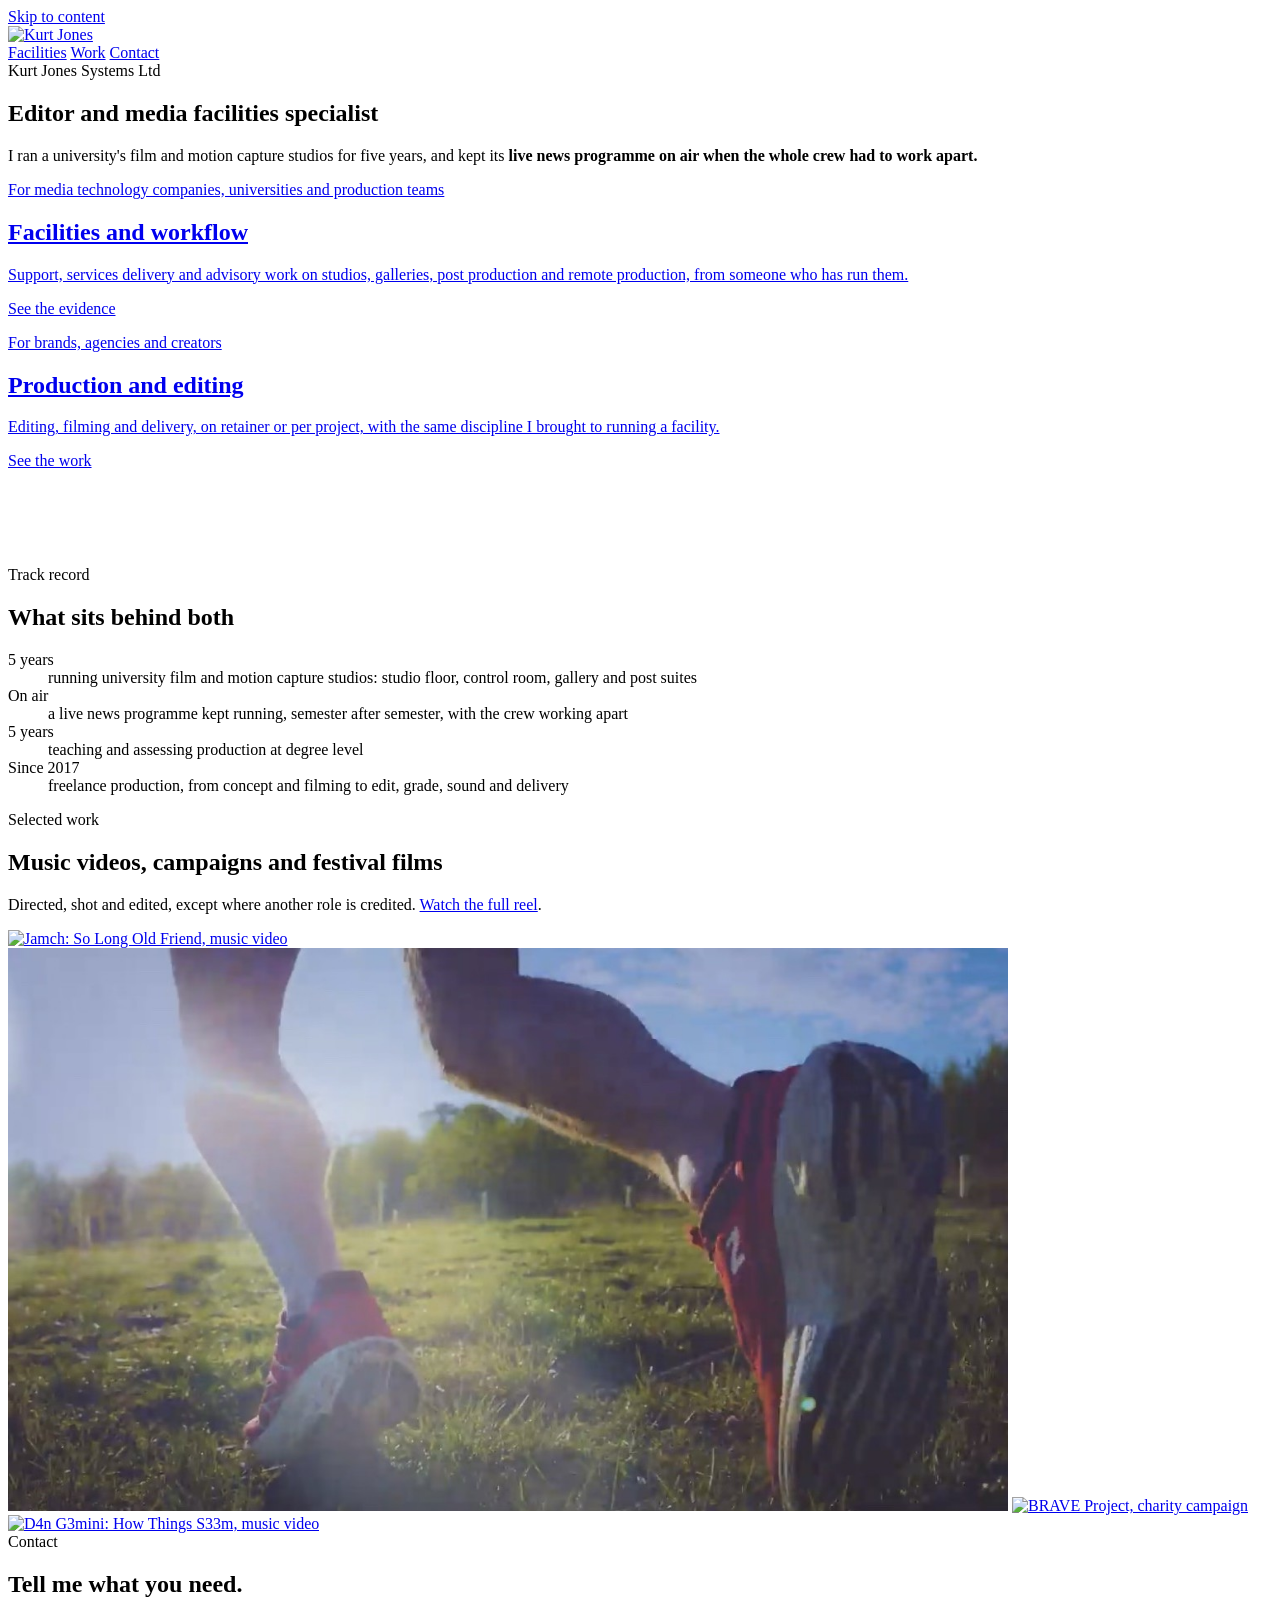
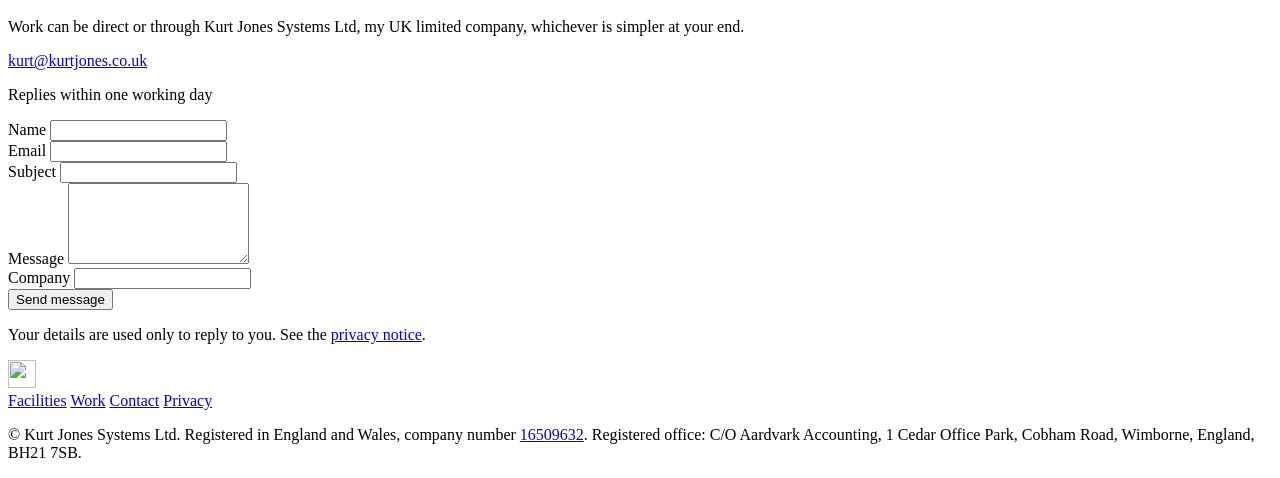
==== commit f6f49eea: "Brand identity and site overhaul - New identity: Kj monogram with a tally-light dot, outlined lockup" ====
--- a/public/index.html
+++ b/public/index.html
@@ -3,229 +3,24 @@
 <head>
 <meta charset="utf-8">
 <meta name="viewport" content="width=device-width,initial-scale=1">
-<title>Kurt Jones | Director &amp; DOP</title>
-<meta name="description" content="Kurt Jones is a director and director of photography. Music videos, commercial and social campaigns, documentary.">
+<title>Kurt Jones | Editor and media facilities specialist</title>
+<meta name="description" content="Kurt Jones ran a university's film and motion capture studios for five years and kept its live news programme on air with the crew working apart. Facilities and workflow support, editing and production.">
 <link rel="canonical" href="https://kurtjones.co.uk/">
-<meta property="og:title" content="Kurt Jones | Director &amp; DOP">
-<meta property="og:description" content="Director and director of photography. Music videos, commercial and social campaigns, documentary.">
 <meta property="og:type" content="website">
+<meta property="og:site_name" content="Kurt Jones">
+<meta property="og:locale" content="en_GB">
+<meta property="og:title" content="Kurt Jones | Editor and media facilities specialist">
+<meta property="og:description" content="Facilities and workflow support for media technology companies and universities. Editing and production for brands, agencies and creators.">
 <meta property="og:url" content="https://kurtjones.co.uk/">
-<meta name="theme-color" content="#0a0a0a">
-<style>
-:root{
-  --bg:#0a0a0a; --panel:#141414; --fg:#f2f2f2; --muted:#8a8a8a; --dim:#b4b4b4;
-  --line:#232323;
-  --pad-x:clamp(1.25rem,5vw,4.5rem);
-}
-*,*::before,*::after{box-sizing:border-box}
-html{scroll-behavior:smooth;scroll-padding-top:6rem}
-body{
-  margin:0;background:var(--bg);color:var(--fg);
-  font-family:'Helvetica Neue',Helvetica,Arial,sans-serif;
-  -webkit-font-smoothing:antialiased;line-height:1.5;
-}
-a{color:inherit}
-img{max-width:100%;display:block}
-.sr{position:absolute;width:1px;height:1px;padding:0;margin:-1px;overflow:hidden;
-  clip:rect(0 0 0 0);white-space:nowrap;border:0}
-.skip{position:absolute;left:-999px;top:0;background:#fff;color:#000;padding:.6rem 1rem;z-index:100}
-.skip:focus{left:.5rem;top:.5rem}
-
-/* ---------- header ---------- */
-.site-head{
-  position:sticky;top:0;z-index:50;
-  display:flex;flex-wrap:wrap;align-items:center;justify-content:space-between;gap:.6rem 1rem;
-  padding:1rem var(--pad-x);
-  background:rgba(10,10,10,.82);backdrop-filter:blur(10px);
-  border-bottom:1px solid var(--line);
-}
-.wordmark{font-size:.82rem;letter-spacing:.3em;text-transform:uppercase;font-weight:600;text-decoration:none}
-.site-nav{display:flex;flex-wrap:wrap;gap:.4rem clamp(1rem,3vw,2.25rem)}
-.site-nav a{
-  font-size:.72rem;letter-spacing:.2em;text-transform:uppercase;color:var(--dim);white-space:nowrap;
-  text-decoration:none;padding:.25rem 0;border-bottom:1px solid transparent;transition:color .25s,border-color .25s;
-}
-.site-nav a:hover,.site-nav a:focus-visible{color:#fff;border-color:#fff}
-
-/* ---------- hero ---------- */
-.hero{padding:clamp(4rem,14vw,10rem) var(--pad-x) clamp(2.5rem,7vw,5rem)}
-.hero h1{
-  margin:0;font-weight:300;line-height:.92;letter-spacing:.02em;
-  font-size:clamp(3rem,13vw,10rem);
-}
-.hero .role{
-  margin:clamp(1.25rem,3vw,2rem) 0 0;
-  font-size:clamp(.72rem,1.1vw,.85rem);letter-spacing:.36em;text-transform:uppercase;color:var(--muted);
-}
-.hero .blurb{
-  margin:clamp(1.5rem,4vw,2.5rem) 0 0;max-width:46ch;
-  font-size:clamp(.95rem,1.5vw,1.15rem);color:var(--dim);line-height:1.6;
-}
-
-/* ---------- sections ---------- */
-section{scroll-margin-top:5rem}
-.sec-head{
-  display:flex;align-items:baseline;justify-content:space-between;gap:1rem;
-  padding:0 var(--pad-x) clamp(1.25rem,3vw,2rem);
-}
-.sec-head h2{
-  margin:0;font-size:clamp(.7rem,.95vw,.78rem);letter-spacing:.34em;
-  text-transform:uppercase;color:var(--muted);font-weight:500;
-}
-.sec-head .count{font-size:.7rem;letter-spacing:.2em;color:#808080}
-
-/* ---------- work grid ---------- */
-.grid{
-  display:grid;padding:0 var(--pad-x);
-  grid-template-columns:repeat(auto-fill,minmax(min(100%,330px),1fr));
-  gap:clamp(.4rem,1vw,.9rem);
-}
-.tile{
-  position:relative;display:block;width:100%;padding:0;border:0;margin:0;
-  aspect-ratio:16/9;overflow:hidden;background:var(--panel);
-  cursor:pointer;color:inherit;font:inherit;text-align:left;
-}
-.tile[disabled]{cursor:default}
-.tile img{
-  position:absolute;inset:0;width:100%;height:100%;object-fit:cover;
-  filter:saturate(.85) brightness(.8);
-  transition:transform .8s cubic-bezier(.2,.7,.2,1),filter .5s ease;
-}
-.tile:hover img,.tile:focus-visible img{transform:scale(1.05);filter:saturate(1) brightness(1)}
-.scrim{
-  position:absolute;inset:0;opacity:.9;transition:opacity .45s ease;
-  background:linear-gradient(to top,rgba(0,0,0,.9) 0%,rgba(0,0,0,.28) 48%,rgba(0,0,0,0) 78%);
-}
-.tile:hover .scrim,.tile:focus-visible .scrim{opacity:1}
-.cap{position:absolute;left:0;right:0;bottom:0;padding:clamp(.9rem,1.6vw,1.35rem)}
-.cap .t{display:block;margin:0;font-size:clamp(.95rem,1.3vw,1.1rem);font-weight:600;letter-spacing:.01em;line-height:1.25}
-.cap p{display:block;margin:.3rem 0 0;font-size:clamp(.7rem,.95vw,.79rem);letter-spacing:.05em;color:var(--dim)}
-.play{
-  position:absolute;top:clamp(.9rem,1.6vw,1.35rem);right:clamp(.9rem,1.6vw,1.35rem);
-  width:36px;height:36px;border-radius:50%;border:1px solid rgba(255,255,255,.6);
-  display:grid;place-items:center;transition:background .35s,border-color .35s;
-}
-.tile:hover .play,.tile:focus-visible .play{background:#fff;border-color:#fff}
-.play svg{width:11px;height:12px;fill:#fff;margin-left:2px;transition:fill .35s}
-.tile:hover .play svg,.tile:focus-visible .play svg{fill:#0a0a0a}
-.noposter{
-  position:absolute;inset:0;display:grid;place-items:center;
-  background:
-    radial-gradient(120% 90% at 30% 15%, #1e1e1e 0%, #101010 55%, #0b0b0b 100%);
-  font-size:clamp(2.5rem,6vw,4rem);font-weight:300;letter-spacing:.12em;
-  color:#2f2f2f;
-}
-.soon{
-  position:absolute;top:clamp(.9rem,1.6vw,1.35rem);left:clamp(.9rem,1.6vw,1.35rem);
-  font-size:.6rem;letter-spacing:.22em;text-transform:uppercase;
-  color:#0a0a0a;background:#f2f2f2;padding:.3rem .5rem;
-}
-.tile:focus{outline:none}
-.tile:focus-visible{outline:2px solid #fff;outline-offset:3px}
-
-/* ---------- behind the scenes ---------- */
-.bts{
-  display:grid;padding:0 var(--pad-x);
-  grid-template-columns:repeat(auto-fit,minmax(min(100%,180px),1fr));
-  gap:clamp(.4rem,1vw,.9rem);
-}
-.bts figure{margin:0;aspect-ratio:1;overflow:hidden;background:var(--panel)}
-.bts img{width:100%;height:100%;object-fit:cover;filter:saturate(.8) brightness(.85);
-  transition:transform .8s cubic-bezier(.2,.7,.2,1),filter .5s}
-.bts figure:hover img{transform:scale(1.06);filter:saturate(1) brightness(1)}
-
-.sec-note{
-  margin:-.4rem var(--pad-x) clamp(1.4rem,3vw,2.2rem);
-  font-size:clamp(.72rem,1vw,.8rem);letter-spacing:.04em;line-height:1.5;
-  color:var(--muted);max-width:46ch
-}
-
-/* ---------- contact ---------- */
-.contact{padding:clamp(3rem,9vw,7rem) var(--pad-x) clamp(4rem,10vw,7rem);border-top:1px solid var(--line);margin-top:clamp(4rem,10vw,8rem)}
-.contact h2{margin:0 0 1.5rem;font-size:clamp(.7rem,.95vw,.78rem);letter-spacing:.34em;text-transform:uppercase;color:var(--muted);font-weight:500}
-.contact .lead{margin:0 0 1.25rem;font-size:clamp(1.4rem,4vw,2.6rem);font-weight:300;line-height:1.25;max-width:20ch}
-.contact .direct{
-  margin:0 0 2.25rem;font-size:clamp(.85rem,1.2vw,.95rem);color:var(--dim)
-}
-.contact .direct a{
-  color:var(--fg);text-decoration:none;
-  border-bottom:1px solid #4a4a4a;padding-bottom:1px;transition:border-color .3s
-}
-.contact .direct a:hover,.contact .direct a:focus-visible{border-color:#fff}
-.cform{max-width:620px;display:grid;gap:1.1rem}
-.cform .row{display:grid;gap:.45rem}
-.cform label{font-size:.68rem;letter-spacing:.22em;text-transform:uppercase;color:var(--muted)}
-.cform input,.cform textarea{
-  font:inherit;font-size:.95rem;color:var(--fg);
-  background:transparent;border:0;border-bottom:1px solid #646464;
-  padding:.6rem 0;border-radius:0;transition:border-color .3s;resize:vertical
-}
-.cform input:focus,.cform textarea:focus{outline:none;border-color:#fff;box-shadow:0 1px 0 0 #fff}
-.cform input:invalid:not(:placeholder-shown),
-.cform textarea:invalid:not(:placeholder-shown){border-color:#a33}
-.hp{position:absolute;left:-9999px;width:1px;height:1px;overflow:hidden}
-.send{
-  justify-self:start;margin-top:.6rem;font:inherit;
-  font-size:.7rem;letter-spacing:.24em;text-transform:uppercase;
-  background:transparent;color:var(--fg);border:1px solid #646464;
-  padding:.85rem 2rem;cursor:pointer;transition:background .3s,color .3s,border-color .3s
-}
-.send:hover,.send:focus-visible{background:#f2f2f2;color:#0a0a0a;border-color:#f2f2f2}
-.send[disabled]{opacity:.5;cursor:default}
-.form-status{margin:.25rem 0 0;font-size:.8rem;color:var(--dim);min-height:1.2em}
-.form-note{margin:0;font-size:.75rem;color:var(--muted)}
-.form-note a{color:var(--dim);text-underline-offset:.2em}
-
-.site-foot{
-  display:flex;flex-wrap:wrap;gap:.75rem 1.5rem;justify-content:space-between;
-  padding:1.5rem var(--pad-x) 2.5rem;border-top:1px solid var(--line);
-  font-size:.68rem;letter-spacing:.16em;text-transform:uppercase;color:#808080;
-}
-.site-foot a{color:inherit;text-underline-offset:.2em}
-.site-foot a:hover,.site-foot a:focus-visible{color:#fff}
-.site-foot .legal{flex-basis:100%;order:3;max-width:70ch;
-  font-size:.72rem;letter-spacing:.02em;text-transform:none;line-height:1.6}
-
-/* ---------- lightbox ---------- */
-/* Width is capped three ways: the viewport, a sane maximum, and — the one that
-   matters — whatever width keeps the 16:9 box inside the viewport HEIGHT. Without
-   that last term a wide player runs off the top and bottom of the screen. */
-dialog.lb{
-  border:0;padding:0;background:transparent;
-  width:min(94vw, 2560px, calc(88vh * 16 / 9));
-  max-width:none;max-height:none
-}
-dialog.lb::backdrop{background:rgba(0,0,0,.95)}
-.frame{position:relative;width:100%;aspect-ratio:16/9;background:#000}
-.frame iframe{position:absolute;inset:0;width:100%;height:100%;border:0}
-
-/* Close sits INSIDE the frame, over the video. It cannot be pushed off-screen,
-   and it stays reachable however large the player gets. */
-.lb-close{
-  position:absolute;z-index:2;top:.75rem;right:.75rem;
-  display:flex;align-items:center;justify-content:center;
-  width:2.25rem;height:2.25rem;padding:0;
-  background:rgba(0,0,0,.55);border:1px solid rgba(255,255,255,.35);border-radius:50%;
-  color:#fff;font:inherit;font-size:1.1rem;line-height:1;cursor:pointer;
-  backdrop-filter:blur(4px);
-  transition:background .25s ease,border-color .25s ease,color .25s ease
-}
-.lb-close:hover,.lb-close:focus-visible{background:#fff;border-color:#fff;color:#0a0a0a}
-.lb-close:focus-visible{outline:2px solid #fff;outline-offset:3px}
-
-/* Quiet hint, so the way out is discoverable without hunting for it. */
-.lb-hint{
-  position:absolute;left:0;right:0;bottom:-1.9rem;text-align:center;
-  font-size:.6rem;letter-spacing:.2em;text-transform:uppercase;color:#7a7a7a;
-  pointer-events:none
-}
-
-@media (prefers-reduced-motion:reduce){
-  html{scroll-behavior:auto}
-  .tile img,.scrim,.play,.play svg,.bts img{transition:none}
-  .tile:hover img,.tile:focus-visible img,.bts figure:hover img{transform:none}
-}
-</style>
+<meta property="og:image" content="https://kurtjones.co.uk/assets/og-image.png">
+<meta property="og:image:width" content="1200">
+<meta property="og:image:height" content="630">
+<meta property="og:image:alt" content="Kurt Jones, editor and media facilities specialist">
+<meta name="twitter:card" content="summary_large_image">
+<meta name="theme-color" content="#0b0b0c">
+<link rel="icon" href="/assets/favicon.svg" type="image/svg+xml">
+<link rel="apple-touch-icon" href="/assets/apple-touch-icon.png">
+<link rel="stylesheet" href="/assets/site.css">
 <script type="application/ld+json">
 {
   "@context": "https://schema.org",
@@ -235,6 +30,7 @@
       "@id": "https://kurtjones.co.uk/#person",
       "name": "Kurt Jones",
       "url": "https://kurtjones.co.uk/",
+      "image": "https://kurtjones.co.uk/assets/og-image.png",
       "jobTitle": "Editor and media facilities specialist",
       "worksFor": { "@id": "https://kurtjones.co.uk/#org" },
       "alumniOf": { "@type": "CollegeOrUniversity", "name": "University of West London" },
@@ -245,6 +41,7 @@
       "@id": "https://kurtjones.co.uk/#org",
       "name": "Kurt Jones Systems Ltd",
       "url": "https://kurtjones.co.uk/",
+      "logo": "https://kurtjones.co.uk/assets/apple-touch-icon.png",
       "email": "kurt@kurtjones.co.uk",
       "founder": { "@id": "https://kurtjones.co.uk/#person" },
       "identifier": { "@type": "PropertyValue", "propertyID": "Companies House number", "value": "16509632" }
@@ -254,321 +51,124 @@
 </script>
 </head>
 <body>
-<a class="skip" href="#work">Skip to work</a>
+<a class="skip" href="#content">Skip to content</a>
 
 <header class="site-head">
-  <a class="wordmark" href="#top">Kurt Jones</a>
-  <nav class="site-nav" aria-label="Primary">
-    <a href="#work">Work</a>
-    <a href="#bts">Behind the Scenes</a>
-    <a href="/facilities">Facilities</a>
-    <a href="#contact">Contact</a>
-  </nav>
+  <div class="wrap">
+    <a class="brand" href="/" aria-label="Kurt Jones, home"><img src="/assets/lockup.svg" alt="Kurt Jones" width="135" height="28"></a>
+    <nav class="site-nav" aria-label="Primary">
+      <a href="/facilities">Facilities</a>
+      <a href="/work">Work</a>
+      <a href="#contact">Contact</a>
+    </nav>
+  </div>
 </header>
 
-<main id="top">
-  <section class="hero">
-    <h1>Kurt Jones</h1>
-    <p class="role">Director &amp; DOP</p>
-    <p class="blurb">Music videos, commercial and social campaigns, and documentary work, shot and directed across the UK and Europe.</p>
+<main id="content">
+  <section class="hero wrap" aria-labelledby="hero-h">
+    <span class="label">Kurt Jones Systems Ltd</span>
+    <h1 id="hero-h">Editor and media facilities specialist</h1>
+    <p class="lede">I ran a university's film and motion capture studios for five years, and kept its <strong>live news programme on air when the whole crew had to work apart.</strong></p>
   </section>
 
-  <section id="work" aria-labelledby="work-h">
-    <div class="sec-head">
-      <h2 id="work-h">Selected Work</h2>
-      <span class="count" id="work-count"></span>
-    </div>
-    <p class="sec-note">Directed, shot and edited by Kurt Jones, except where a
-      different role is credited.</p>
-    <div class="grid" id="grid"></div>
-  </section>
-
-  <section id="bts" aria-labelledby="bts-h">
-    <div class="sec-head" style="margin-top:clamp(3rem,8vw,6rem)">
-      <h2 id="bts-h">Behind the Scenes</h2>
-    </div>
-    <div class="bts">
-      <figure><img src="bts/bts-1.jpg" alt="Drone shot of a field with coloured smoke during a shoot" loading="lazy" decoding="async"></figure>
-      <figure><img src="bts/bts-2.jpg" alt="Camera rig set up in front of a motorcycle on a studio set" loading="lazy" decoding="async"></figure>
-      <figure><img src="bts/bts-3.jpg" alt="Musicians performing under magenta stage lighting during filming" loading="lazy" decoding="async"></figure>
-      <figure><img src="bts/bts-4.jpg" alt="Crew operating a boom and camera beside a car on location" loading="lazy" decoding="async"></figure>
-      <figure><img src="bts/bts-5.jpg" alt="Crew filming an actor on steps outside a red brick building" loading="lazy" decoding="async"></figure>
+  <section class="wrap" aria-label="Choose a route">
+    <div class="doors">
+      <a class="door lead" href="/facilities">
+        <p class="for">For media technology companies, universities and production teams</p>
+        <h2>Facilities and workflow</h2>
+        <p>Support, services delivery and advisory work on studios, galleries, post production and remote production, from someone who has run them.</p>
+        <span class="go">See the evidence</span>
+      </a>
+      <a class="door" href="/work">
+        <p class="for">For brands, agencies and creators</p>
+        <h2>Production and editing</h2>
+        <p>Editing, filming and delivery, on retainer or per project, with the same discipline I brought to running a facility.</p>
+        <span class="go">See the work</span>
+      </a>
     </div>
   </section>
 
-  <section id="contact" class="contact" aria-labelledby="contact-h">
-    <h2 id="contact-h">Contact</h2>
-    <p class="lead">Available for commissions and crew work.</p>
-    <p class="direct">
-      <a href="mailto:kurt@kurtjones.co.uk">kurt@kurtjones.co.uk</a>
-    </p>
+  <section class="section wrap" aria-labelledby="proof-h" style="margin-top:clamp(3.5rem,8vw,6rem)">
+    <div class="section-head">
+      <span class="label">Track record</span>
+      <h2 id="proof-h">What sits behind both</h2>
+    </div>
+    <dl class="facts cols-4">
+      <div><dt>5 years</dt><dd>running university film and motion capture studios: studio floor, control room, gallery and post suites</dd></div>
+      <div><dt>On air</dt><dd>a live news programme kept running, semester after semester, with the crew working apart</dd></div>
+      <div><dt>5 years</dt><dd>teaching and assessing production at degree level</dd></div>
+      <div><dt>Since 2017</dt><dd>freelance production, from concept and filming to edit, grade, sound and delivery</dd></div>
+    </dl>
+  </section>
 
-    <form id="contactForm" class="cform" method="POST" novalidate>
-      <div class="row">
-        <label for="cf-name">Name</label>
-        <input id="cf-name" name="name" type="text" autocomplete="name" required>
+  <section class="section wrap" aria-labelledby="work-h">
+    <div class="section-head">
+      <span class="label">Selected work</span>
+      <h2 id="work-h">Music videos, campaigns and festival films</h2>
+      <p>Directed, shot and edited, except where another role is credited. <a href="/work">Watch the full reel</a>.</p>
+    </div>
+    <div class="strip">
+      <a href="/work"><img src="/poster-jamch.jpg" alt="Jamch: So Long Old Friend, music video" loading="lazy" decoding="async" width="1000" height="563"></a>
+      <a href="/work"><img src="/poster-newbalance.jpg" alt="New Balance Athlete, social campaign" loading="lazy" decoding="async" width="1000" height="563"></a>
+      <a href="/work"><img src="/poster-brave.jpg" alt="BRAVE Project, charity campaign" loading="lazy" decoding="async" width="1000" height="563"></a>
+      <a href="/work"><img src="/poster-howthingsseem.jpg" alt="D4n G3mini: How Things S33m, music video" loading="lazy" decoding="async" width="1000" height="563"></a>
+    </div>
+  </section>
+
+  <section id="contact" class="section wrap" aria-labelledby="contact-h">
+    <div class="contact-grid">
+      <div>
+        <span class="label">Contact</span>
+        <h2 id="contact-h" class="big">Tell me what you need.</h2>
+        <p class="terms">Work can be direct or through Kurt Jones Systems Ltd, my UK limited company, whichever is simpler at your end.</p>
+        <p class="mail"><a href="mailto:kurt@kurtjones.co.uk">kurt@kurtjones.co.uk</a></p>
+        <p class="reply">Replies within one working day</p>
       </div>
-      <div class="row">
-        <label for="cf-email">Email</label>
-        <input id="cf-email" name="email" type="email" autocomplete="email" required>
-      </div>
-      <div class="row">
-        <label for="cf-subject">Subject</label>
-        <input id="cf-subject" name="subject" type="text">
-      </div>
-      <div class="row">
-        <label for="cf-msg">Message</label>
-        <textarea id="cf-msg" name="message" rows="5" required></textarea>
-      </div>
-      <!-- honeypot: hidden from people, filled by naive bots -->
-      <div class="hp" aria-hidden="true">
-        <label for="cf-company">Company</label>
-        <input id="cf-company" name="botcheck" type="text" tabindex="-1" autocomplete="off">
-      </div>
-      <button type="submit" class="send">Send message</button>
-      <p class="form-status" id="formStatus" role="status" aria-live="polite"></p>
-      <p class="form-note">Your details are used only to reply to you. See the <a href="/privacy">privacy notice</a>.</p>
-    </form>
+      <form id="contactForm" class="cform" method="POST" novalidate data-source="kurtjones.co.uk">
+        <div class="row">
+          <label for="cf-name">Name</label>
+          <input id="cf-name" name="name" type="text" autocomplete="name" required>
+        </div>
+        <div class="row">
+          <label for="cf-email">Email</label>
+          <input id="cf-email" name="email" type="email" autocomplete="email" required>
+        </div>
+        <div class="row">
+          <label for="cf-subject">Subject</label>
+          <input id="cf-subject" name="subject" type="text">
+        </div>
+        <div class="row">
+          <label for="cf-msg">Message</label>
+          <textarea id="cf-msg" name="message" rows="5" required></textarea>
+        </div>
+        <!-- honeypot: hidden from people, filled by naive bots -->
+        <div class="hp" aria-hidden="true">
+          <label for="cf-company">Company</label>
+          <input id="cf-company" name="botcheck" type="text" tabindex="-1" autocomplete="off">
+        </div>
+        <button type="submit" class="btn primary">Send message</button>
+        <p class="form-status" id="formStatus" role="status" aria-live="polite"></p>
+        <p class="form-note">Your details are used only to reply to you. See the <a href="/privacy">privacy notice</a>.</p>
+      </form>
+    </div>
   </section>
 </main>
 
 <footer class="site-foot">
-  <span>&copy; <span id="yr"></span> Kurt Jones</span>
-  <a href="/privacy">Privacy</a>
-  <span class="legal">Kurt Jones Systems Ltd. Registered in England and Wales, company number
-    <a href="https://find-and-update.company-information.service.gov.uk/company/16509632">16509632</a>.
-    Registered office: C/O Aardvark Accounting, 1 Cedar Office Park, Cobham Road, Wimborne, England, BH21 7SB.</span>
+  <div class="wrap">
+    <img class="mark" src="/assets/favicon.svg" alt="" width="28" height="28">
+    <nav aria-label="Footer">
+      <a href="/facilities">Facilities</a>
+      <a href="/work">Work</a>
+      <a href="/#contact">Contact</a>
+      <a href="/privacy">Privacy</a>
+    </nav>
+    <p class="legal">&copy; <span data-year></span> Kurt Jones Systems Ltd. Registered in England and Wales, company number
+      <a href="https://find-and-update.company-information.service.gov.uk/company/16509632">16509632</a>.
+      Registered office: C/O Aardvark Accounting, 1 Cedar Office Park, Cobham Road, Wimborne, England, BH21 7SB.</p>
+  </div>
 </footer>
 
-<dialog class="lb" id="lb" aria-label="Video player">
-  <div class="frame" id="frame">
-    <button class="lb-close" type="button" id="lbClose" aria-label="Close video">&times;</button>
-    <p class="lb-hint">Press Esc or click outside to close</p>
-  </div>
-</dialog>
-
-<script>
-/* ============================================================
-   THE WORK — the only thing you need to edit.
-   youtube : the ID after youtu.be/ or watch?v=  ('' = Coming soon)
-   poster  : image URL, or omit to use the YouTube thumbnail
-   ============================================================ */
-const WORK = [
-  { title:'Jamch: So Long Old Friend',
-    meta:'Music Video · Charity Collaboration · Director, DOP & Editor',
-    youtube:'MzqBzH9XymY',
-    poster:'poster-jamch.jpg' },   // YouTube generated no artwork for this upload
-
-  { title:'CLIPZ: Again',
-    meta:'ft. Ms Banks, Ms Dynamite, Jaykae · Camera Operator',
-    youtube:'cR2NJEqdUb8',
-    poster:'poster-clipz.jpg' },
-
-  { title:'New Balance Athlete',
-    meta:'Social Campaign · Director, DOP & Editor',
-    youtube:'pxusq6xePKI',
-    loop:true,                      // edit is a seamless cycle — let it run round
-    poster:'poster-newbalance.jpg' },
-
-  { title:'D4n G3mini: How Things S33m',
-    meta:'Music Video · Director, DOP & Editor',
-    youtube:'92Ztc1ABZcg',
-    poster:'poster-howthingsseem.jpg' },
-
-  { title:'BRAVE Project',
-    meta:'Charity Campaign · Director, DOP & Editor',
-    youtube:'tdh5Zi7r3Qs',
-    poster:'poster-brave.jpg' },
-
-  { title:'Boomtown Fair: Opening Ceremony',
-    meta:'Festival Film · Chapter 11 · DOP & Editor',
-    youtube:'FYrBRm-G3i0' },
-
-  { title:'Boomtown Fair: Ms Dynamite & Shy FX',
-    meta:'Festival Film · Chapter 11 · DOP & Editor',
-    youtube:'exiDU2i7hkg' },
-
-  { title:'Out Work',
-    meta:'Push Pump · Music Video · Director, DOP & Editor',
-    youtube:'c80UAc6-1w4',
-    poster:'poster-outwork.jpg' },
-
-  { title:'Ed Fitness',
-    meta:'Social Content · Director, DOP & Editor',
-    youtube:'5tv3cnLpFew',
-    poster:'poster-edfitness.jpg' }
-];
-
-const PLAY = '<svg viewBox="0 0 10 12" aria-hidden="true"><path d="M0 0l10 6-10 6z"/></svg>';
-
-// Initials for tiles with no artwork yet — better than borrowing another film's still.
-function initials(title) {
-  return title
-    .replace(/[—–-]/g, ' ')
-    .split(/\s+/)
-    .filter(function (w) { return /^[A-Za-z0-9]/.test(w); })
-    .slice(0, 2)
-    .map(function (w) { return w[0].toUpperCase(); })
-    .join('');
-}
-const grid = document.getElementById('grid');
-const lb = document.getElementById('lb');
-const frame = document.getElementById('frame');
-let lastFocus = null;
-
-WORK.forEach(function (it) {
-  const playable = Boolean(it.youtube);
-  const b = document.createElement('button');
-  b.className = 'tile';
-  b.type = 'button';
-  if (!playable) b.disabled = true;
-  b.setAttribute('aria-label', playable
-    ? 'Play ' + it.title + ', ' + it.meta
-    : it.title + ', coming soon');
-
-  // Artwork candidates, best first. YouTube only generates maxresdefault for
-  // videos uploaded at 720p or above, and hq720 is likewise not guaranteed —
-  // hqdefault always exists. Its 4:3 letterboxing is cropped away by
-  // object-fit:cover, so it still fills the 16:9 tile cleanly.
-  var sources = [];
-  if (it.poster) sources.push(it.poster);
-  if (it.youtube) {
-    sources.push('https://i.ytimg.com/vi/' + it.youtube + '/maxresdefault.jpg');
-    sources.push('https://i.ytimg.com/vi/' + it.youtube + '/hq720.jpg');
-    sources.push('https://i.ytimg.com/vi/' + it.youtube + '/hqdefault.jpg');
-  }
-
-  b.innerHTML =
-    (sources.length
-      ? '<img src="' + sources[0] + '" alt="' + it.title + '" loading="lazy" decoding="async">'
-      : '<span class="noposter" aria-hidden="true">' + initials(it.title) + '</span>') +
-    '<span class="scrim"></span>' +
-    (playable ? '<span class="play">' + PLAY + '</span>'
-              : '<span class="soon">Coming soon</span>') +
-    '<span class="cap"><span class="t">' + it.title + '</span><p>' + it.meta + '</p></span>';
-
-  // Step down the candidate list on 404, and fall back to a typographic card
-  // if none of them resolve — never leave an empty tile.
-  var img = b.querySelector('img');
-  if (img) {
-    var next = 1;
-    img.addEventListener('error', function () {
-      if (next < sources.length) {
-        img.src = sources[next++];
-      } else {
-        var card = document.createElement('span');
-        card.className = 'noposter';
-        card.setAttribute('aria-hidden', 'true');
-        card.textContent = initials(it.title);
-        img.replaceWith(card);
-      }
-    });
-  }
-
-  if (playable) b.addEventListener('click', function () { openVideo(it, b); });
-  grid.appendChild(b);
-});
-
-document.getElementById('work-count').textContent =
-  WORK.filter(function (w) { return w.youtube; }).length + ' films';
-
-function openVideo(it, trigger) {
-  lastFocus = trigger || null;
-  // YouTube picks its own quality, largely from the size of the player box.
-  // We give it the biggest box the screen allows (see dialog.lb in the CSS) and
-  // request hd2160; YouTube treats vq as a hint, not an instruction.
-  let url = 'https://www.youtube-nocookie.com/embed/' + it.youtube +
-    '?autoplay=1&rel=0&modestbranding=1&playsinline=1&vq=hd2160';
-  if (it.loop) url += '&loop=1&playlist=' + it.youtube;
-  const old = frame.querySelector('iframe');
-  if (old) old.remove();
-  const iframe = document.createElement('iframe');
-  iframe.src = url;
-  iframe.title = it.title;
-  iframe.allow = 'autoplay; fullscreen; picture-in-picture';
-  iframe.allowFullscreen = true;
-  frame.insertBefore(iframe, frame.firstChild);
-  if (lb.showModal) lb.showModal(); else lb.setAttribute('open', '');
-}
-document.getElementById('lbClose').addEventListener('click', function () { lb.close(); });
-lb.addEventListener('click', function (e) { if (e.target === lb) lb.close(); });
-lb.addEventListener('close', function () {
-  const iframe = frame.querySelector('iframe');
-  if (iframe) iframe.remove();          // stops playback; keeps the close button
-  if (lastFocus) lastFocus.focus();
-});
-
-document.getElementById('yr').textContent = new Date().getFullYear();
-
-/* ---------- contact form ------------------------------------------------
-   Submissions go to Web3Forms, which relays them to the verified address
-   below. The access key is not a secret — it only permits sending to that
-   one address, which is why it can sit in public HTML.
-
-   If sending ever fails, the form says so and shows the email address
-   rather than pretending the message went through.
-   ---------------------------------------------------------------------- */
-const ACCESS_KEY = '37763eec-9502-4a15-a266-de8f452ed15e';
-const CONTACT_EMAIL = 'kurt@kurtjones.co.uk';
-
-(function () {
-  const form = document.getElementById('contactForm');
-  const status = document.getElementById('formStatus');
-  if (!form) return;
-
-  const mailLink = '<a href="mailto:' + CONTACT_EMAIL + '">' + CONTACT_EMAIL + '</a>';
-
-  form.addEventListener('submit', async function (e) {
-    e.preventDefault();
-
-    // Bots fill hidden fields; people do not. Fail silently so they learn nothing.
-    if (form.querySelector('[name="botcheck"]').value) return;
-
-    if (!form.checkValidity()) {
-      status.textContent = 'Please fill in your name, email and message.';
-      form.reportValidity();
-      return;
-    }
-
-    if (!ACCESS_KEY) {
-      status.innerHTML = 'The form is not live yet. Please email ' + mailLink + '.';
-      return;
-    }
-
-    const btn = form.querySelector('.send');
-    btn.disabled = true;
-    status.textContent = 'Sending…';
-
-    const payload = {
-      access_key: ACCESS_KEY,
-      name: form.name.value,
-      email: form.email.value,
-      subject: form.subject.value || 'Enquiry via kurtjones.co.uk',
-      message: form.message.value,
-      from_name: 'kurtjones.co.uk',
-      replyto: form.email.value
-    };
-
-    try {
-      const res = await fetch('https://api.web3forms.com/submit', {
-        method: 'POST',
-        headers: { 'Content-Type': 'application/json', Accept: 'application/json' },
-        body: JSON.stringify(payload)
-      });
-      const out = await res.json().catch(function () { return {}; });
-      if (res.ok && out.success) {
-        form.reset();
-        status.textContent = 'Thank you. Your message has been sent and I will reply by email.';
-      } else {
-        status.innerHTML = 'That didn’t go through. Please email ' + mailLink + '.';
-      }
-    } catch (err) {
-      status.innerHTML = 'Network error. Please email ' + mailLink + '.';
-    } finally {
-      btn.disabled = false;
-    }
-  });
-})();
-</script>
+<script src="/assets/site.js" defer></script>
 </body>
 </html>
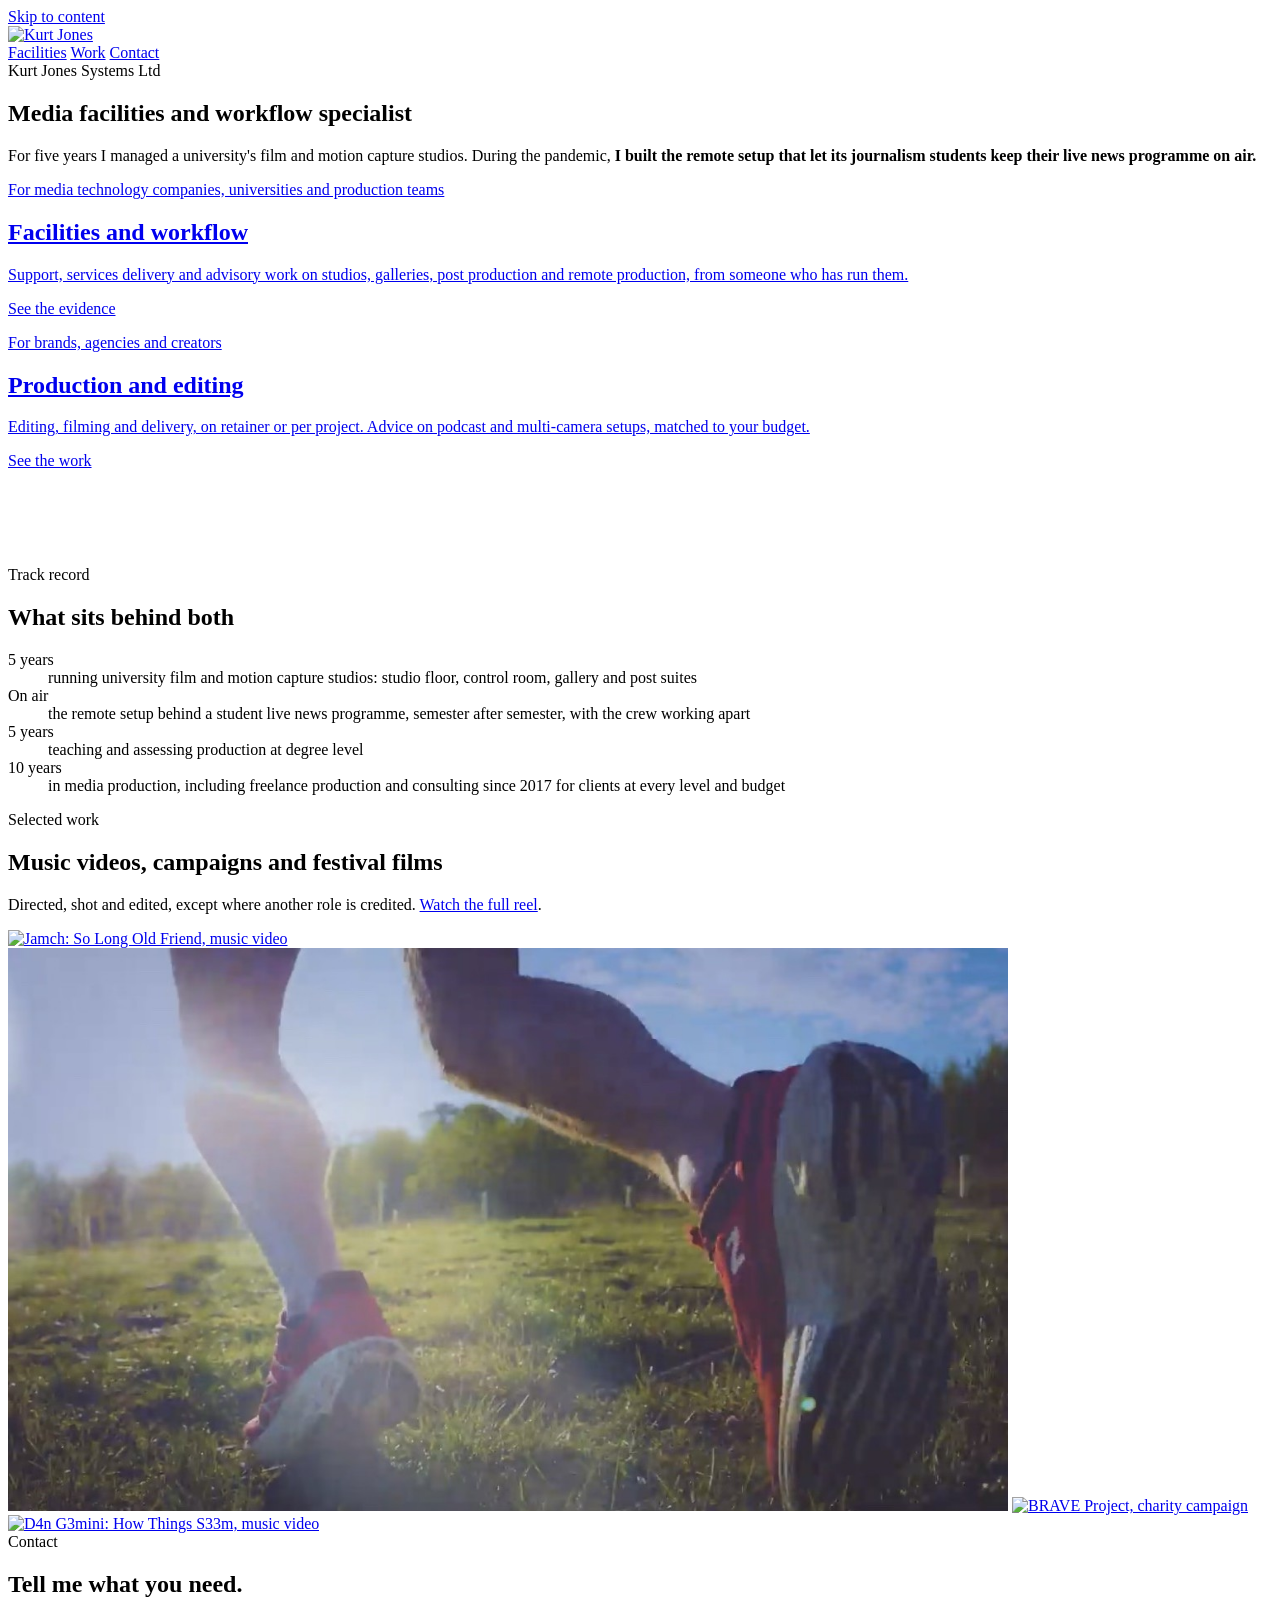
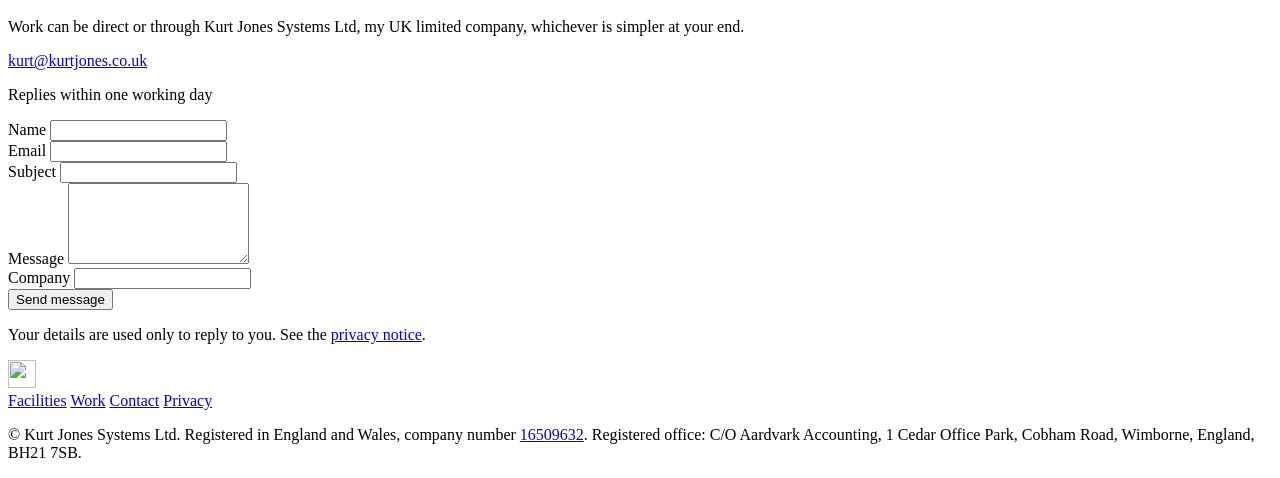
==== commit 5b49da0d: "Retitle as media facilities and workflow specialist, soften credit wording, add consulting work Co-A" ====
--- a/public/index.html
+++ b/public/index.html
@@ -3,19 +3,19 @@
 <head>
 <meta charset="utf-8">
 <meta name="viewport" content="width=device-width,initial-scale=1">
-<title>Kurt Jones | Editor and media facilities specialist</title>
-<meta name="description" content="Kurt Jones ran a university's film and motion capture studios for five years and kept its live news programme on air with the crew working apart. Facilities and workflow support, editing and production.">
+<title>Kurt Jones | Media facilities and workflow specialist</title>
+<meta name="description" content="Kurt Jones managed a university's film and motion capture studios for five years, and built the remote setup behind its students' live news programme during the pandemic. Facilities and workflow support, editing and production.">
 <link rel="canonical" href="https://kurtjones.co.uk/">
 <meta property="og:type" content="website">
 <meta property="og:site_name" content="Kurt Jones">
 <meta property="og:locale" content="en_GB">
-<meta property="og:title" content="Kurt Jones | Editor and media facilities specialist">
+<meta property="og:title" content="Kurt Jones | Media facilities and workflow specialist">
 <meta property="og:description" content="Facilities and workflow support for media technology companies and universities. Editing and production for brands, agencies and creators.">
 <meta property="og:url" content="https://kurtjones.co.uk/">
 <meta property="og:image" content="https://kurtjones.co.uk/assets/og-image.png">
 <meta property="og:image:width" content="1200">
 <meta property="og:image:height" content="630">
-<meta property="og:image:alt" content="Kurt Jones, editor and media facilities specialist">
+<meta property="og:image:alt" content="Kurt Jones, media facilities and workflow specialist">
 <meta name="twitter:card" content="summary_large_image">
 <meta name="theme-color" content="#0b0b0c">
 <link rel="icon" href="/assets/favicon.svg" type="image/svg+xml">
@@ -31,7 +31,7 @@
       "name": "Kurt Jones",
       "url": "https://kurtjones.co.uk/",
       "image": "https://kurtjones.co.uk/assets/og-image.png",
-      "jobTitle": "Editor and media facilities specialist",
+      "jobTitle": "Media facilities and workflow specialist",
       "worksFor": { "@id": "https://kurtjones.co.uk/#org" },
       "alumniOf": { "@type": "CollegeOrUniversity", "name": "University of West London" },
       "sameAs": ["https://www.linkedin.com/in/kurt-j-1a92b0192"]
@@ -67,8 +67,8 @@
 <main id="content">
   <section class="hero wrap" aria-labelledby="hero-h">
     <span class="label">Kurt Jones Systems Ltd</span>
-    <h1 id="hero-h">Editor and media facilities specialist</h1>
-    <p class="lede">I ran a university's film and motion capture studios for five years, and kept its <strong>live news programme on air when the whole crew had to work apart.</strong></p>
+    <h1 id="hero-h">Media facilities and workflow specialist</h1>
+    <p class="lede">For five years I managed a university's film and motion capture studios. During the pandemic, <strong>I built the remote setup that let its journalism students keep their live news programme on air.</strong></p>
   </section>
 
   <section class="wrap" aria-label="Choose a route">
@@ -82,7 +82,7 @@
       <a class="door" href="/work">
         <p class="for">For brands, agencies and creators</p>
         <h2>Production and editing</h2>
-        <p>Editing, filming and delivery, on retainer or per project, with the same discipline I brought to running a facility.</p>
+        <p>Editing, filming and delivery, on retainer or per project. Advice on podcast and multi-camera setups, matched to your budget.</p>
         <span class="go">See the work</span>
       </a>
     </div>
@@ -95,9 +95,9 @@
     </div>
     <dl class="facts cols-4">
       <div><dt>5 years</dt><dd>running university film and motion capture studios: studio floor, control room, gallery and post suites</dd></div>
-      <div><dt>On air</dt><dd>a live news programme kept running, semester after semester, with the crew working apart</dd></div>
+      <div><dt>On air</dt><dd>the remote setup behind a student live news programme, semester after semester, with the crew working apart</dd></div>
       <div><dt>5 years</dt><dd>teaching and assessing production at degree level</dd></div>
-      <div><dt>Since 2017</dt><dd>freelance production, from concept and filming to edit, grade, sound and delivery</dd></div>
+      <div><dt>10 years</dt><dd>in media production, including freelance production and consulting since 2017 for clients at every level and budget</dd></div>
     </dl>
   </section>
 
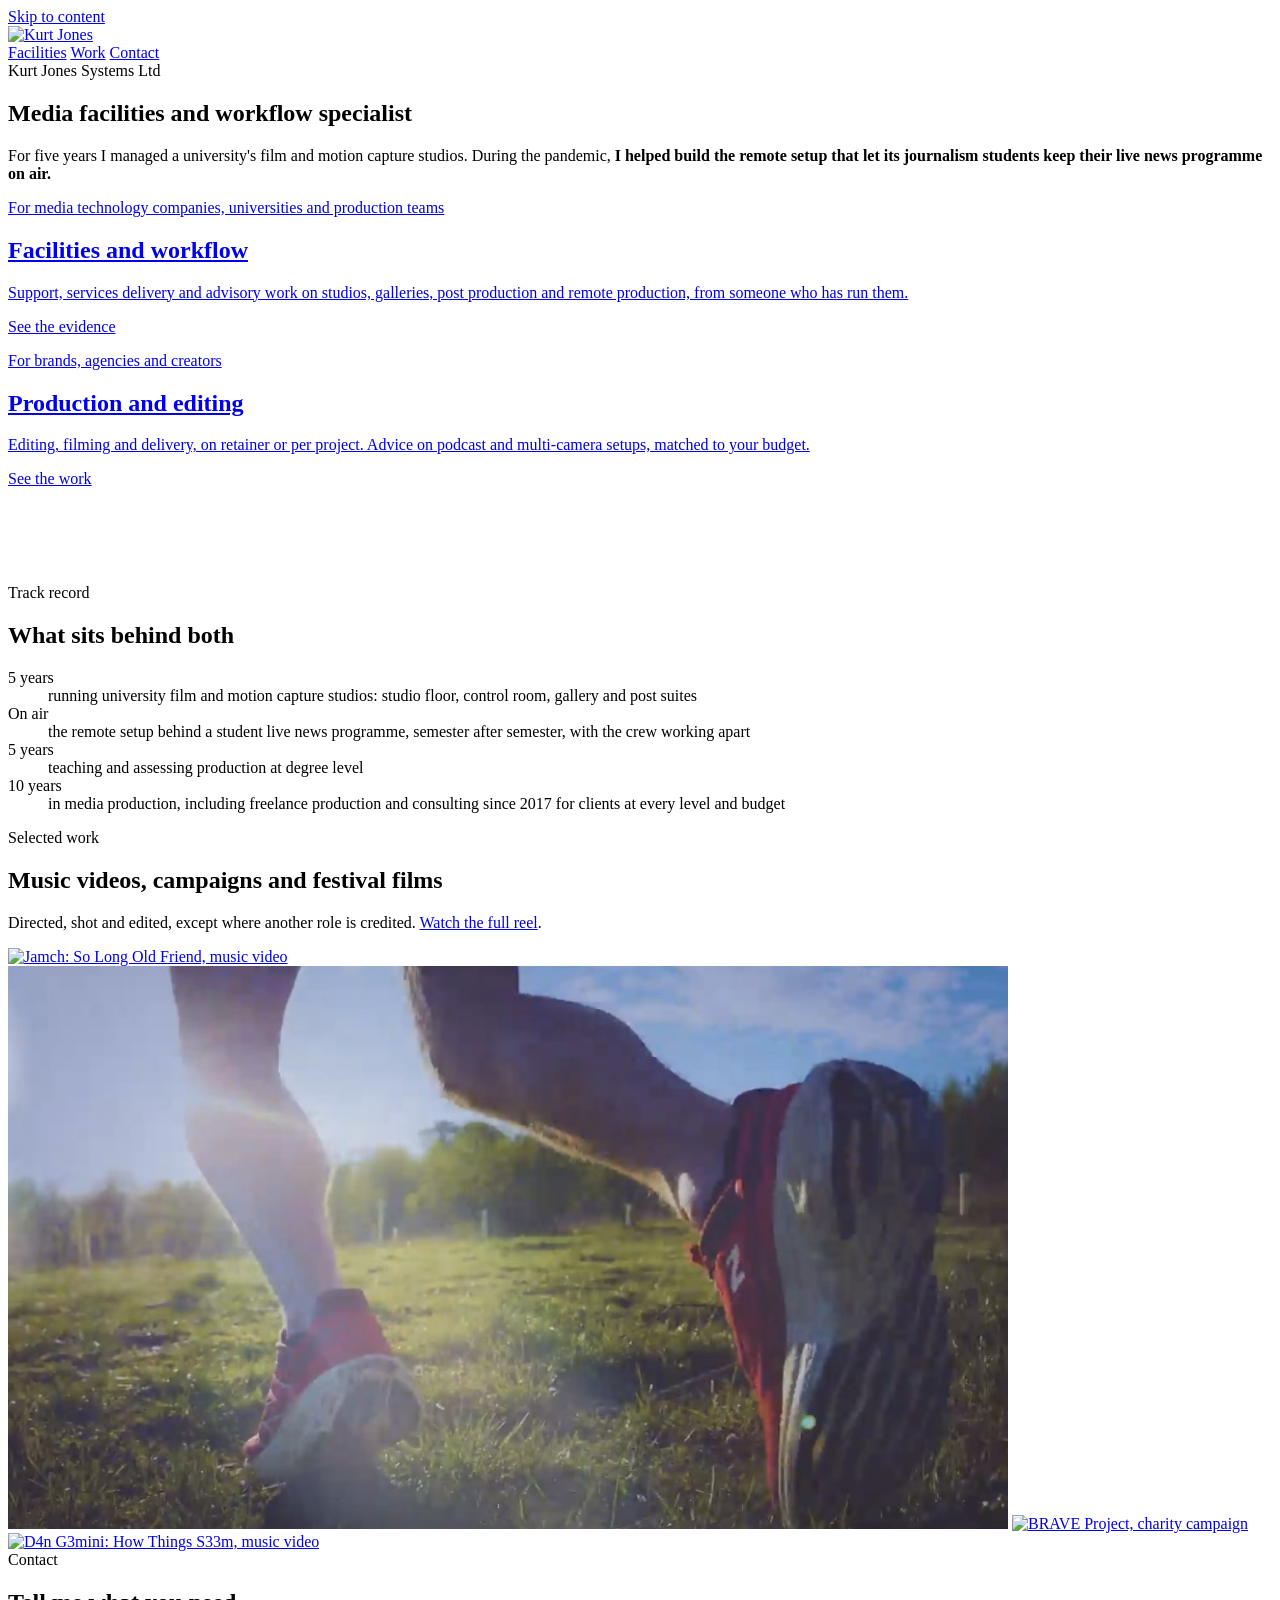
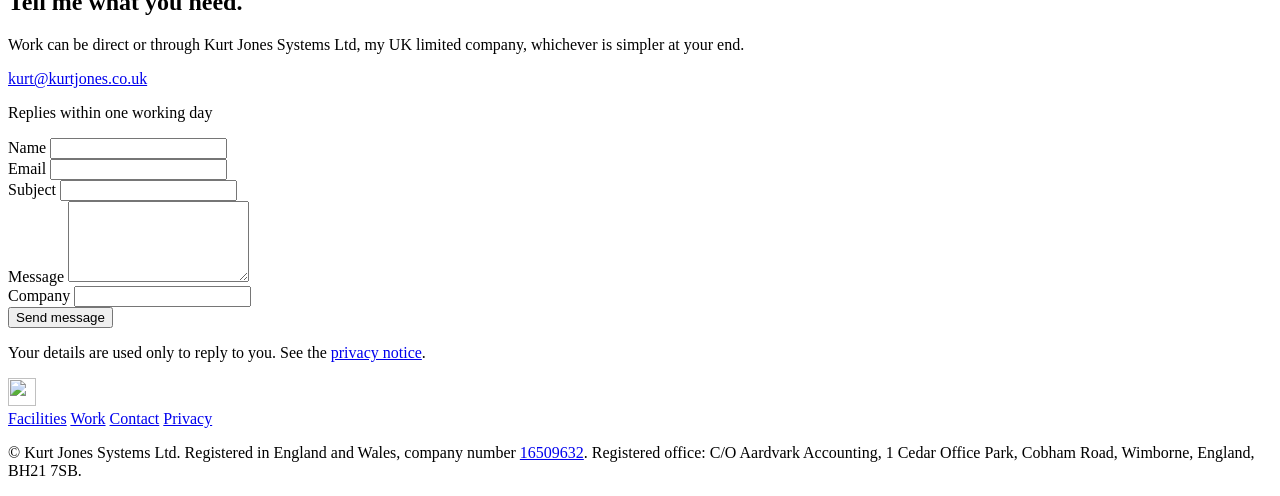
==== commit 1d6f2ada: "Credit the remote broadcast work to the team Co-Authored-By: Claude Opus 5.5 <noreply@anthropic.com>" ====
--- a/public/index.html
+++ b/public/index.html
@@ -4,7 +4,7 @@
 <meta charset="utf-8">
 <meta name="viewport" content="width=device-width,initial-scale=1">
 <title>Kurt Jones | Media facilities and workflow specialist</title>
-<meta name="description" content="Kurt Jones managed a university's film and motion capture studios for five years, and built the remote setup behind its students' live news programme during the pandemic. Facilities and workflow support, editing and production.">
+<meta name="description" content="Kurt Jones managed a university's film and motion capture studios for five years, and helped build the remote setup behind its students' live news programme during the pandemic. Facilities and workflow support, editing and production.">
 <link rel="canonical" href="https://kurtjones.co.uk/">
 <meta property="og:type" content="website">
 <meta property="og:site_name" content="Kurt Jones">
@@ -68,7 +68,7 @@
   <section class="hero wrap" aria-labelledby="hero-h">
     <span class="label">Kurt Jones Systems Ltd</span>
     <h1 id="hero-h">Media facilities and workflow specialist</h1>
-    <p class="lede">For five years I managed a university's film and motion capture studios. During the pandemic, <strong>I built the remote setup that let its journalism students keep their live news programme on air.</strong></p>
+    <p class="lede">For five years I managed a university's film and motion capture studios. During the pandemic, <strong>I helped build the remote setup that let its journalism students keep their live news programme on air.</strong></p>
   </section>
 
   <section class="wrap" aria-label="Choose a route">
